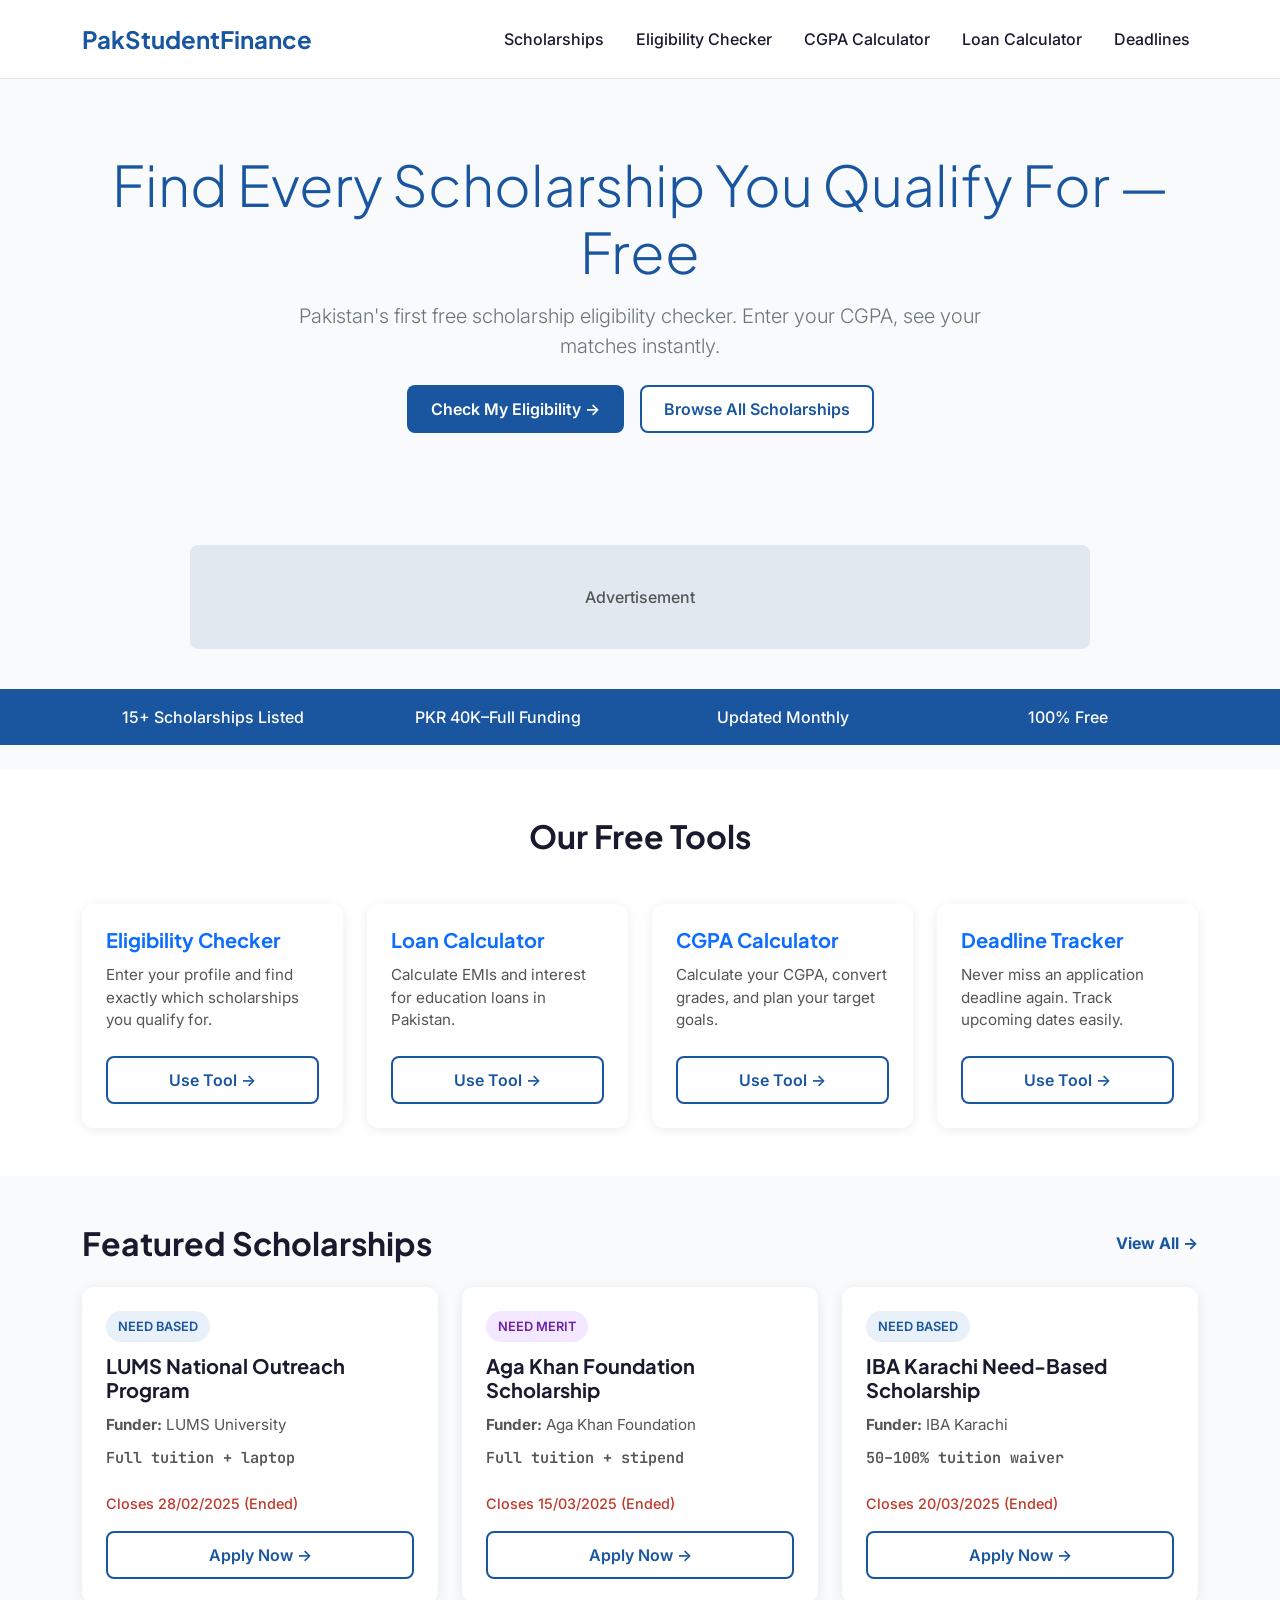
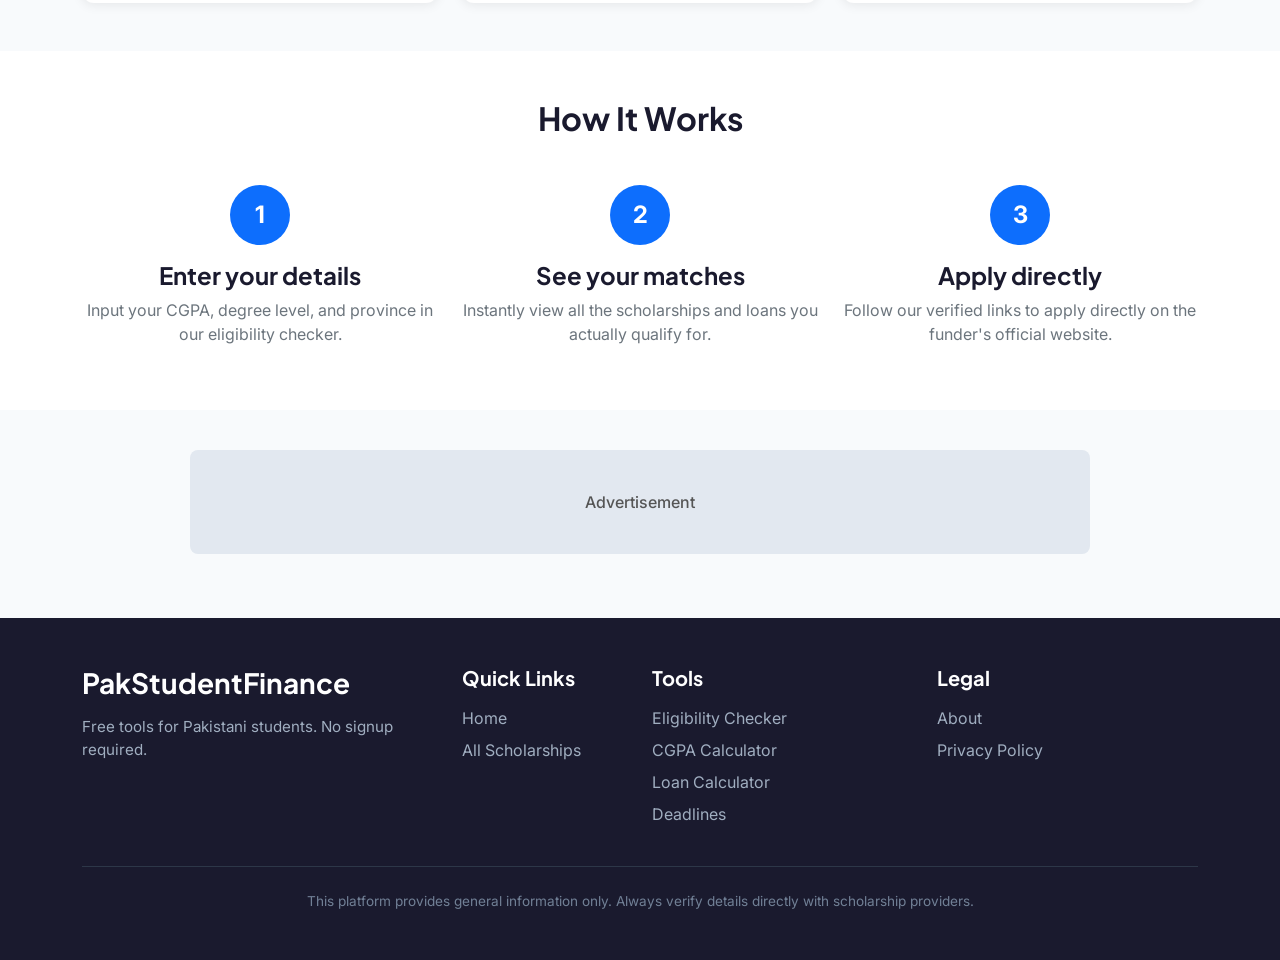
==== index.html @ 45f48cb2 "Fix navbar + add SEO meta tags" ====
<!DOCTYPE html>
<html lang="en">
<head>
    <meta charset="UTF-8">
    <meta name="viewport" content="width=device-width, initial-scale=1.0">
    <meta name="description" content="Free scholarship eligibility checker and student finance tools for Pakistani students. Find HEC, provincial, and international scholarships you qualify for instantly.">
    <meta name="keywords" content="Pakistan scholarship, HEC scholarship, student loan Pakistan, CGPA calculator, scholarship eligibility checker">
    <meta property="og:title" content="PakStudentFinance — Free Scholarship & Finance Tools for Pakistani Students">
    <meta property="og:url" content="https://mustafa-shah-tech.github.io/student-finance-hub/">
    <title>Pakistan Student Finance & Scholarship Hub</title>
    
    <!-- Google Fonts -->
    <link rel="preconnect" href="https://fonts.googleapis.com">
    <link rel="preconnect" href="https://fonts.gstatic.com" crossorigin>
    <link href="https://fonts.googleapis.com/css2?family=Inter:wght@400;500;600&family=JetBrains+Mono:wght@400;500&family=Plus+Jakarta+Sans:wght@600;700&display=swap" rel="stylesheet">
    
    <!-- Bootstrap 5 -->
    <link href="https://cdn.jsdelivr.net/npm/bootstrap@5.3.2/dist/css/bootstrap.min.css" rel="stylesheet">
    
    <style>
        :root {
            --primary-blue: #1A56A0;
            --accent-light-blue: #E8F0FA;
            --bg-color: #F8FAFC;
            --card-bg: #FFFFFF;
            --text-primary: #1A1A2E;
            --text-secondary: #555555;
            --success-green: #1A8765;
            --warning-orange: #B8860B;
            --danger-red: #C0392B;
            --border-color: #E2E8F0;
            
            --font-heading: 'Plus Jakarta Sans', sans-serif;
            --font-body: 'Inter', sans-serif;
            --font-mono: 'JetBrains Mono', monospace;
        }

        body {
            font-family: var(--font-body);
            color: var(--text-primary);
            background-color: var(--bg-color);
            -webkit-font-smoothing: antialiased;
        }

        h1, h2, h3, h4, h5, h6, .logo {
            font-family: var(--font-heading);
            font-weight: 700;
        }

        /* Navbar */
        .navbar {
            background-color: var(--card-bg);
            border-bottom: 1px solid var(--border-color);
            padding: 1rem 0;
        }
        .navbar-brand {
            color: var(--primary-blue) !important;
            font-size: 1.5rem;
        }
        .nav-link {
            color: var(--text-primary);
            font-weight: 500;
            margin-left: 1rem;
        }
        .nav-link:hover {
            color: var(--primary-blue);
        }

        /* Components */
        .btn-primary {
            background-color: var(--primary-blue);
            color: white;
            border-radius: 8px;
            padding: 12px 24px;
            border: none;
            font-weight: 600;
            transition: all 0.2s ease;
        }
        .btn-primary:hover {
            background-color: #144380; /* darken 10% */
            color: white;
        }
        .btn-outline-primary {
            background-color: white;
            color: var(--primary-blue);
            border: 2px solid var(--primary-blue);
            border-radius: 8px;
            padding: 10px 22px;
            font-weight: 600;
            transition: all 0.2s ease;
        }
        .btn-outline-primary:hover {
            background-color: var(--primary-blue);
            color: white;
        }
        
        .stat-bar {
            background-color: var(--primary-blue);
            color: white;
            padding: 1rem 0;
            font-weight: 500;
            text-align: center;
        }

        .card-custom {
            background-color: var(--card-bg);
            border-radius: 12px;
            box-shadow: 0 2px 12px rgba(0,0,0,0.08);
            padding: 24px;
            border: none;
            height: 100%;
            transition: transform 0.2s ease;
        }
        .card-custom:hover {
            transform: translateY(-4px);
        }
        .card-custom h3 {
            font-size: 1.25rem;
            margin-bottom: 0.75rem;
        }
        .card-custom p {
            color: var(--text-secondary);
            font-size: 0.95rem;
            margin-bottom: 1.5rem;
        }
        
        .badge-type {
            font-size: 0.8rem;
            padding: 6px 12px;
            border-radius: 20px;
            font-weight: 600;
            display: inline-block;
            margin-bottom: 12px;
        }
        .badge-need-based { background-color: var(--accent-light-blue); color: var(--primary-blue); }
        .badge-merit { background-color: #E6F4EA; color: var(--success-green); }
        .badge-loan { background-color: #FFF3CD; color: var(--warning-orange); }
        .badge-need-merit { background-color: #F3E8FF; color: #6B21A8; }

        .scholarship-price {
            font-family: var(--font-mono);
            font-size: 1.1rem;
            font-weight: 600;
            color: var(--primary-blue);
            margin: 10px 0;
        }
        .scholarship-deadline {
            color: var(--danger-red);
            font-size: 0.9rem;
            font-weight: 500;
            margin-bottom: 16px;
        }

        /* AdSense Box */
        .adsense-placeholder {
            background-color: #E2E8F0;
            color: var(--text-secondary);
            text-align: center;
            padding: 40px 20px;
            margin: 40px auto;
            border-radius: 8px;
            font-weight: 500;
            max-width: 900px;
        }

        /* Footer */
        footer {
            background-color: #1A1A2E;
            color: white;
            padding: 3rem 0;
            margin-top: 4rem;
        }
        footer a {
            color: #A0AEC0;
            text-decoration: none;
            display: block;
            margin-bottom: 0.5rem;
            transition: color 0.2s ease;
        }
        footer a:hover {
            color: white;
        }
        .footer-tagline {
            color: #A0AEC0;
            font-size: 0.95rem;
            margin-bottom: 1.5rem;
        }
        .footer-disclaimer {
            font-size: 0.85rem;
            color: #718096;
            margin-top: 2rem;
            padding-top: 1.5rem;
            border-top: 1px solid #2D3748;
        }
    </style>
</head>
<body>

    <!-- Navbar -->
    <nav class="navbar navbar-expand-lg sticky-top">
        <div class="container">
            <a class="navbar-brand logo" href="index.html">PakStudentFinance</a>
            <button class="navbar-toggler border-0" type="button" data-bs-toggle="collapse" data-bs-target="#navbarNav">
                <span class="navbar-toggler-icon"></span>
            </button>
            <div class="collapse navbar-collapse" id="navbarNav">
                <ul class="navbar-nav ms-auto">
                    <li class="nav-item">
                        <a class="nav-link" href="scholarships.html">Scholarships</a>
                    </li>
                    <li class="nav-item">
                        <a class="nav-link" href="eligibility-checker.html">Eligibility Checker</a>
                    </li>
                    <li class="nav-item">
                        <a class="nav-link" href="cgpa-calculator.html">CGPA Calculator</a>
                    </li>
                    <li class="nav-item">
                        <a class="nav-link" href="loan-calculator.html">Loan Calculator</a>
                    </li>
                    <li class="nav-item">
                        <a class="nav-link" href="deadlines.html">Deadlines</a>
                    </li>
                </ul>
            </div>
        </div>
    </nav>

    <!-- Hero -->
    <section class="py-5 text-center">
        <div class="container py-4">
            <h1 class="display-4 mb-3" style="color: var(--primary-blue);">Find Every Scholarship You Qualify For — Free</h1>
            <p class="lead text-secondary mb-4 mx-auto" style="max-width: 700px;">Pakistan's first free scholarship eligibility checker. Enter your CGPA, see your matches instantly.</p>
            <div class="d-flex justify-content-center gap-3 flex-wrap">
                <a href="eligibility-checker.html" class="btn btn-primary">Check My Eligibility &rarr;</a>
                <a href="scholarships.html" class="btn btn-outline-primary">Browse All Scholarships</a>
            </div>
        </div>
    </section>

    <!-- ADSENSE SLOT: Replace with your AdSense code after approval -->
    <div class="container">
        <div class="adsense-placeholder">
            Advertisement
        </div>
    </div>

    <!-- Stats Bar -->
    <div class="stat-bar my-4">
        <div class="container">
            <div class="row text-center gy-2">
                <div class="col-sm-3 col-6">15+ Scholarships Listed</div>
                <div class="col-sm-3 col-6">PKR 40K–Full Funding</div>
                <div class="col-sm-3 col-6">Updated Monthly</div>
                <div class="col-sm-3 col-6">100% Free</div>
            </div>
        </div>
    </div>

    <!-- Features Section -->
    <section class="py-5" style="background-color: white;">
        <div class="container">
            <h2 class="text-center mb-5">Our Free Tools</h2>
            <div class="row g-4">
                <div class="col-md-6 col-lg-3">
                    <div class="card-custom">
                        <h3 class="text-primary">Eligibility Checker</h3>
                        <p>Enter your profile and find exactly which scholarships you qualify for.</p>
                        <a href="eligibility-checker.html" class="btn btn-outline-primary w-100">Use Tool &rarr;</a>
                    </div>
                </div>
                <div class="col-md-6 col-lg-3">
                    <div class="card-custom">
                        <h3 class="text-primary">Loan Calculator</h3>
                        <p>Calculate EMIs and interest for education loans in Pakistan.</p>
                        <a href="loan-calculator.html" class="btn btn-outline-primary w-100">Use Tool &rarr;</a>
                    </div>
                </div>
                <div class="col-md-6 col-lg-3">
                    <div class="card-custom">
                        <h3 class="text-primary">CGPA Calculator</h3>
                        <p>Calculate your CGPA, convert grades, and plan your target goals.</p>
                        <a href="cgpa-calculator.html" class="btn btn-outline-primary w-100">Use Tool &rarr;</a>
                    </div>
                </div>
                <div class="col-md-6 col-lg-3">
                    <div class="card-custom">
                        <h3 class="text-primary">Deadline Tracker</h3>
                        <p>Never miss an application deadline again. Track upcoming dates easily.</p>
                        <a href="deadlines.html" class="btn btn-outline-primary w-100">Use Tool &rarr;</a>
                    </div>
                </div>
            </div>
        </div>
    </section>

    <!-- Featured Scholarships -->
    <section class="py-5">
        <div class="container">
            <div class="d-flex justify-content-between align-items-center mb-4">
                <h2 class="mb-0">Featured Scholarships</h2>
                <a href="scholarships.html" class="text-decoration-none fw-bold" style="color: var(--primary-blue);">View All &rarr;</a>
            </div>
            <div class="row g-4" id="featured-scholarships-container">
                <!-- Data will be loaded via JS -->
            </div>
        </div>
    </section>

    <!-- How it works -->
    <section class="py-5" style="background-color: white;">
        <div class="container">
            <h2 class="text-center mb-5">How It Works</h2>
            <div class="row text-center g-4">
                <div class="col-md-4">
                    <div class="d-inline-flex align-items-center justify-content-center bg-primary text-white rounded-circle mb-3" style="width: 60px; height: 60px; font-size: 1.5rem; font-weight: bold;">1</div>
                    <h4>Enter your details</h4>
                    <p class="text-secondary">Input your CGPA, degree level, and province in our eligibility checker.</p>
                </div>
                <div class="col-md-4">
                    <div class="d-inline-flex align-items-center justify-content-center bg-primary text-white rounded-circle mb-3" style="width: 60px; height: 60px; font-size: 1.5rem; font-weight: bold;">2</div>
                    <h4>See your matches</h4>
                    <p class="text-secondary">Instantly view all the scholarships and loans you actually qualify for.</p>
                </div>
                <div class="col-md-4">
                    <div class="d-inline-flex align-items-center justify-content-center bg-primary text-white rounded-circle mb-3" style="width: 60px; height: 60px; font-size: 1.5rem; font-weight: bold;">3</div>
                    <h4>Apply directly</h4>
                    <p class="text-secondary">Follow our verified links to apply directly on the funder's official website.</p>
                </div>
            </div>
        </div>
    </section>

    <!-- ADSENSE SLOT: Replace with your AdSense code after approval -->
    <div class="container mt-4">
        <div class="adsense-placeholder">
            Advertisement
        </div>
    </div>

    <!-- Footer -->
    <footer>
        <div class="container">
            <div class="row gy-4">
                <div class="col-lg-4 col-md-6">
                    <h3 class="logo mb-3">PakStudentFinance</h3>
                    <p class="footer-tagline">Free tools for Pakistani students. No signup required.</p>
                </div>
                <div class="col-lg-2 col-md-6">
                    <h5 class="mb-3">Quick Links</h5>
                    <a href="index.html">Home</a>
                    <a href="scholarships.html">All Scholarships</a>
                </div>
                <div class="col-lg-3 col-md-6">
                    <h5 class="mb-3">Tools</h5>
                    <a href="eligibility-checker.html">Eligibility Checker</a>
                    <a href="cgpa-calculator.html">CGPA Calculator</a>
                    <a href="loan-calculator.html">Loan Calculator</a>
                    <a href="deadlines.html">Deadlines</a>
                </div>
                <div class="col-lg-3 col-md-6">
                    <h5 class="mb-3">Legal</h5>
                    <a href="about.html">About</a>
                    <a href="privacy-policy.html">Privacy Policy</a>
                </div>
            </div>
            <div class="footer-disclaimer text-center">
                This platform provides general information only. Always verify details directly with scholarship providers.
            </div>
        </div>
    </footer>

    <!-- Bootstrap JS -->
    <script src="https://cdn.jsdelivr.net/npm/bootstrap@5.3.2/dist/js/bootstrap.bundle.min.js"></script>
    
    <script>
        const scholarships = [
            { id: 1, name: "HEC Need-Based Scholarship", funder: "Higher Education Commission (HEC)", amount: "PKR 40,000–80,000/year", type: "need-based", deadline: "2025-03-31", applyURL: "https://www.hec.gov.pk/english/scholarshipsgrants/Pages/NBS.aspx" },
            { id: 2, name: "HEC Merit Scholarship (USEFP)", funder: "HEC / USEFP", amount: "PKR 20,000–50,000/semester", type: "merit", deadline: "2025-04-15", applyURL: "https://www.hec.gov.pk" },
            { id: 3, name: "Punjab Educational Endowment Fund (PEEF)", funder: "Government of Punjab", amount: "PKR 30,000–60,000/year", type: "need-based", deadline: "2025-05-01", applyURL: "https://peef.org.pk" },
            { id: 4, name: "Sindh Education Foundation Scholarship", funder: "Government of Sindh", amount: "PKR 25,000–45,000/year", type: "need-based", deadline: "2025-04-30", applyURL: "https://sef.org.pk" },
            { id: 5, name: "PM's Youth Business & Agriculture Loan", funder: "Government of Pakistan", amount: "PKR 100K–500K (loan)", type: "loan", deadline: "2025-06-30", applyURL: "https://pmyp.gov.pk" },
            { id: 6, name: "Aga Khan Foundation Scholarship", funder: "Aga Khan Foundation", amount: "Full tuition + stipend", type: "need-merit", deadline: "2025-03-15", applyURL: "https://www.akdn.org" },
            { id: 7, name: "Ehsaas Undergraduate Scholarship", funder: "Government of Pakistan", amount: "PKR 20,000/sem + acc", type: "need-based", deadline: "2025-08-01", applyURL: "https://ehsaas.nadra.gov.pk" },
            { id: 8, name: "Balochistan Educational Scholarship", funder: "Gov of Balochistan", amount: "PKR 30,000–70,000/year", type: "need-based", deadline: "2025-05-15", applyURL: "https://www.balochistan.gov.pk" },
            { id: 9, name: "LUMS National Outreach Program", funder: "LUMS University", amount: "Full tuition + laptop", type: "need-based", deadline: "2025-02-28", applyURL: "https://nop.lums.edu.pk" },
            { id: 10, name: "IBA Karachi Need-Based Scholarship", funder: "IBA Karachi", amount: "50–100% tuition waiver", type: "need-based", deadline: "2025-03-20", applyURL: "https://www.iba.edu.pk/financial_aid.php" },
            { id: 11, name: "KPK Higher Education Scholarship", funder: "Government of KPK", amount: "PKR 30,000–60,000/year", type: "merit", deadline: "2025-06-01", applyURL: "https://www.kpkscholarships.com" },
            { id: 12, name: "NUST Financial Aid Scholarship", funder: "NUST University", amount: "25–100% tuition waiver", type: "need-merit", deadline: "2025-07-15", applyURL: "https://www.nust.edu.pk" },
            { id: 13, name: "Commonwealth Scholarship (Pakistan)", funder: "Commonwealth (UK)", amount: "Full funding (UK study)", type: "merit", deadline: "2025-10-15", applyURL: "https://cscuk.fcdo.gov.uk/apply/" },
            { id: 14, name: "Fulbright Pakistan Scholarship", funder: "US Embassy / USEFP", amount: "Full funding (USA study)", type: "merit", deadline: "2025-05-15", applyURL: "https://www.usefpakistan.org" },
            { id: 15, name: "Dawood Global Foundation Scholarship", funder: "Dawood Foundation", amount: "PKR 60K–120K/year", type: "need-merit", deadline: "2025-04-01", applyURL: "https://www.dawoodglobal.com/foundation" }
        ];

        function getDaysRemaining(deadlineStr) {
            const today = new Date();
            today.setHours(0,0,0,0);
            const deadline = new Date(deadlineStr);
            const diff = Math.ceil((deadline - today) / (1000 * 60 * 60 * 24));
            return diff;
        }

        window.onload = function() {
            // Sort by deadline and pick first 3
            const sortedScholarships = [...scholarships].sort((a, b) => new Date(a.deadline) - new Date(b.deadline));
            const featuredList = sortedScholarships.slice(0, 3);
            const container = document.getElementById("featured-scholarships-container");
            container.innerHTML = "";

            featuredList.forEach(item => {
                const daysObj = getDaysRemaining(item.deadline);
                let deadlineStr = `Closes ${new Date(item.deadline).toLocaleDateString('en-GB')} (${daysObj > 0 ? daysObj + " days left" : "Ended"})`;

                const col = document.createElement("div");
                col.className = "col-md-4";
                col.innerHTML = `
                    <div class="card-custom">
                        <span class="badge-type badge-${item.type}">${item.type.replace('-', ' ').toUpperCase()}</span>
                        <h3>${item.name}</h3>
                        <p class="mb-1"><strong>Funder:</strong> ${item.funder}</p>
                        <p class="scholarship-price">${item.amount}</p>
                        <div class="scholarship-deadline">${deadlineStr}</div>
                        <a href="${item.applyURL}" target="_blank" class="btn btn-outline-primary w-100">Apply Now &rarr;</a>
                    </div>
                `;
                container.appendChild(col);
            });
        };
    </script>
</body>
</html>
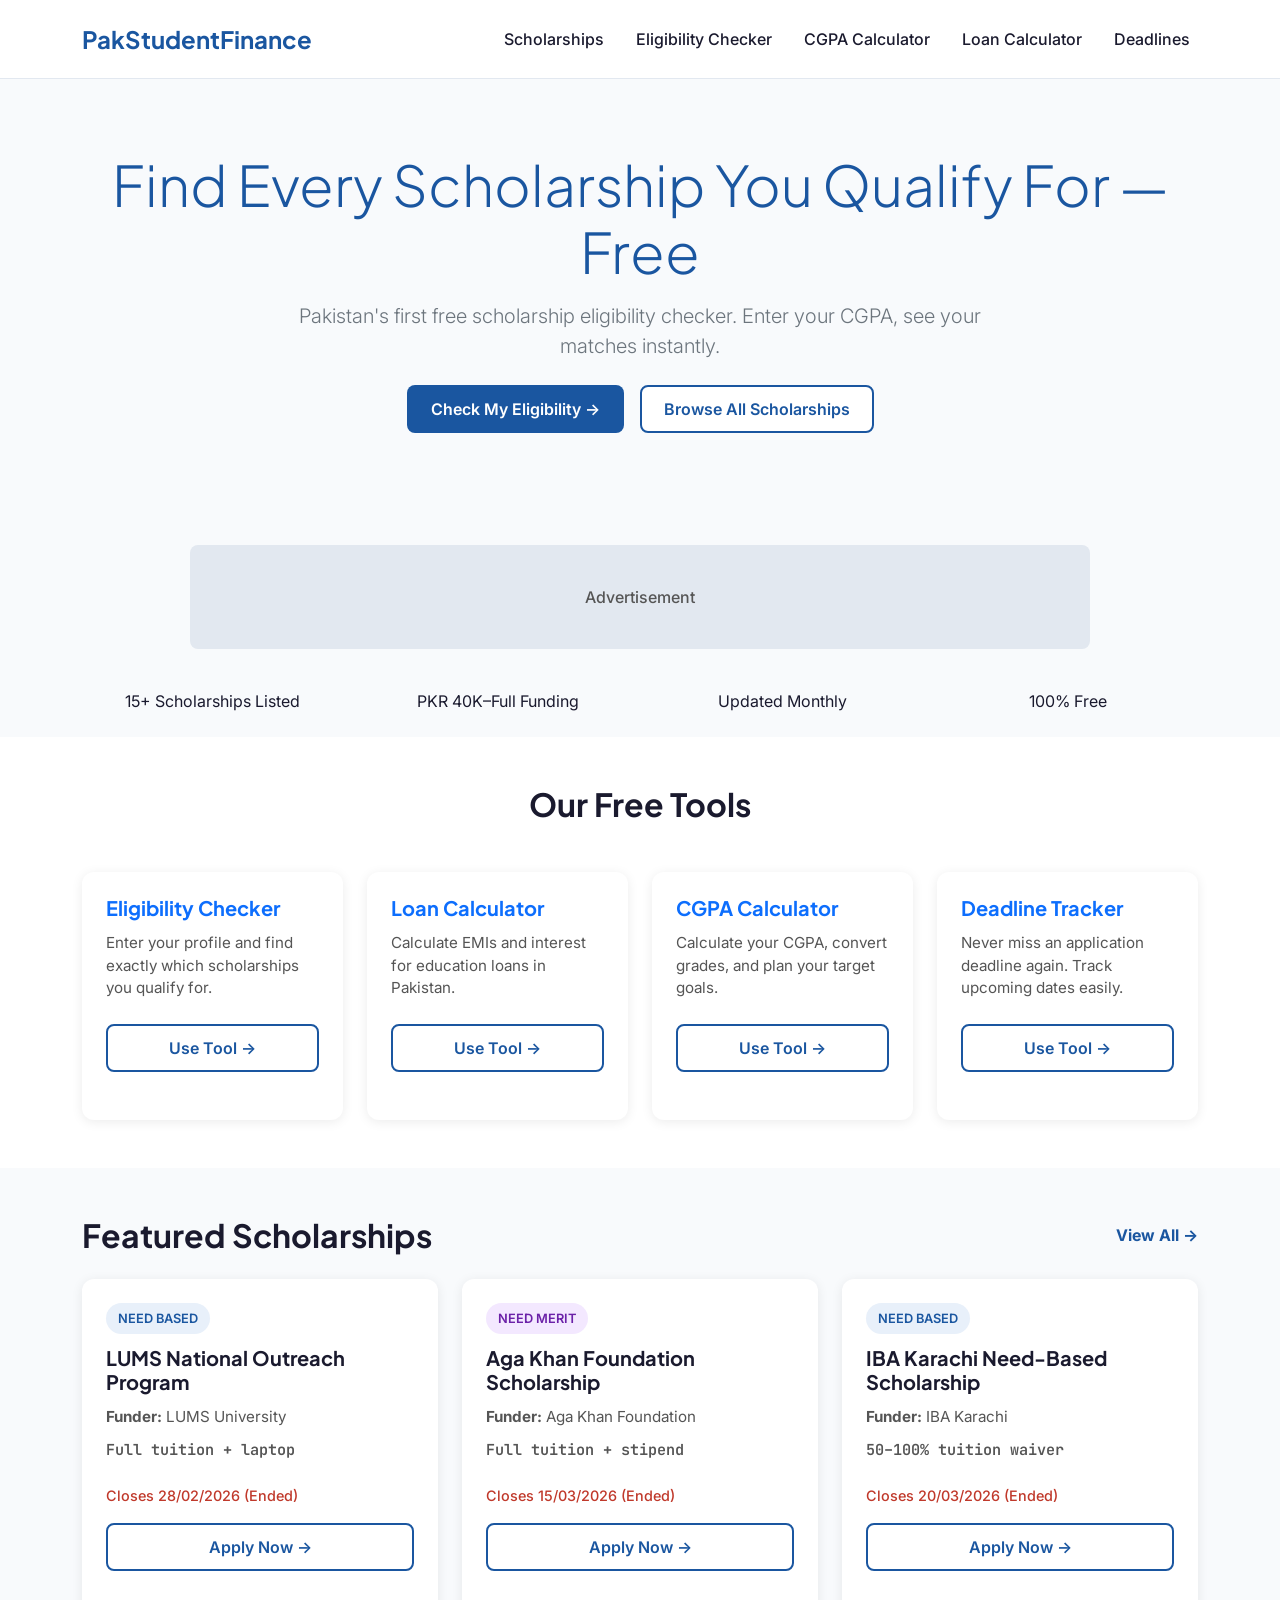
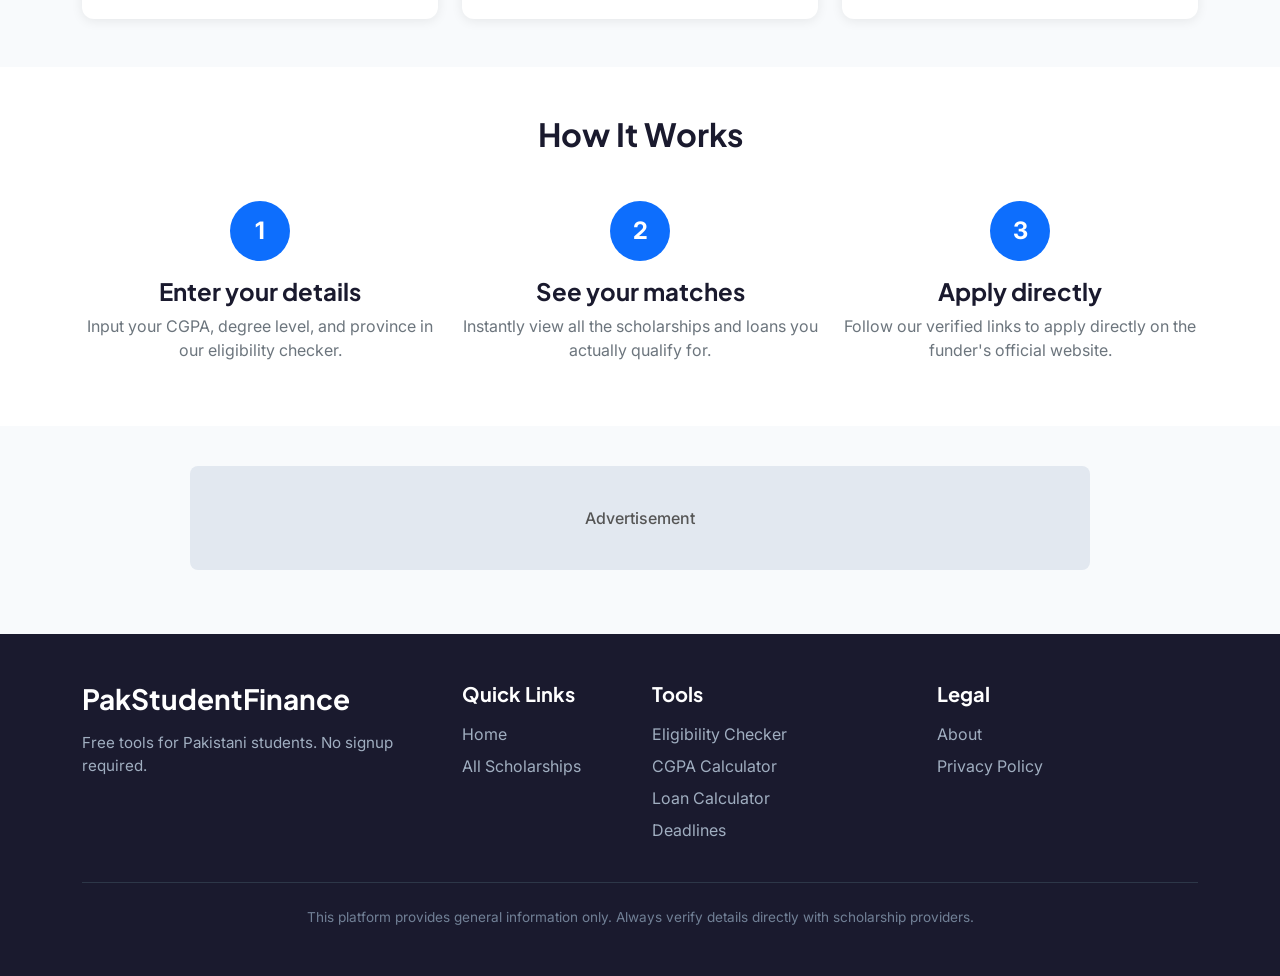
==== commit 21ffdf82: "Refactor: professional project structure with separated CSS, JS, and data files" ====
--- a/index.html
+++ b/index.html
@@ -1,199 +1,35 @@
 <!DOCTYPE html>
 <html lang="en">
+
 <head>
     <meta charset="UTF-8">
     <meta name="viewport" content="width=device-width, initial-scale=1.0">
-    <meta name="description" content="Free scholarship eligibility checker and student finance tools for Pakistani students. Find HEC, provincial, and international scholarships you qualify for instantly.">
-    <meta name="keywords" content="Pakistan scholarship, HEC scholarship, student loan Pakistan, CGPA calculator, scholarship eligibility checker">
+    <meta name="description"
+        content="Free scholarship eligibility checker and student finance tools for Pakistani students. Find HEC, provincial, and international scholarships you qualify for instantly.">
+    <meta name="keywords"
+        content="Pakistan scholarship, HEC scholarship, student loan Pakistan, CGPA calculator, scholarship eligibility checker">
     <meta property="og:title" content="PakStudentFinance — Free Scholarship & Finance Tools for Pakistani Students">
     <meta property="og:url" content="https://mustafa-shah-tech.github.io/student-finance-hub/">
     <title>Pakistan Student Finance & Scholarship Hub</title>
-    
+    <!-- Favicon -->
+    <link rel="icon"
+        href="data:image/svg+xml,<svg xmlns='http://www.w3.org/2000/svg' viewBox='0 0 100 100'><text y='.9em' font-size=''90''>🎓</text></svg>">
+
     <!-- Google Fonts -->
     <link rel="preconnect" href="https://fonts.googleapis.com">
     <link rel="preconnect" href="https://fonts.gstatic.com" crossorigin>
-    <link href="https://fonts.googleapis.com/css2?family=Inter:wght@400;500;600&family=JetBrains+Mono:wght@400;500&family=Plus+Jakarta+Sans:wght@600;700&display=swap" rel="stylesheet">
-    
+    <link
+        href="https://fonts.googleapis.com/css2?family=Inter:wght@400;500;600&family=JetBrains+Mono:wght@400;500&family=Plus+Jakarta+Sans:wght@600;700&display=swap"
+        rel="stylesheet">
+
     <!-- Bootstrap 5 -->
     <link href="https://cdn.jsdelivr.net/npm/bootstrap@5.3.2/dist/css/bootstrap.min.css" rel="stylesheet">
-    
-    <style>
-        :root {
-            --primary-blue: #1A56A0;
-            --accent-light-blue: #E8F0FA;
-            --bg-color: #F8FAFC;
-            --card-bg: #FFFFFF;
-            --text-primary: #1A1A2E;
-            --text-secondary: #555555;
-            --success-green: #1A8765;
-            --warning-orange: #B8860B;
-            --danger-red: #C0392B;
-            --border-color: #E2E8F0;
-            
-            --font-heading: 'Plus Jakarta Sans', sans-serif;
-            --font-body: 'Inter', sans-serif;
-            --font-mono: 'JetBrains Mono', monospace;
-        }
-
-        body {
-            font-family: var(--font-body);
-            color: var(--text-primary);
-            background-color: var(--bg-color);
-            -webkit-font-smoothing: antialiased;
-        }
-
-        h1, h2, h3, h4, h5, h6, .logo {
-            font-family: var(--font-heading);
-            font-weight: 700;
-        }
-
-        /* Navbar */
-        .navbar {
-            background-color: var(--card-bg);
-            border-bottom: 1px solid var(--border-color);
-            padding: 1rem 0;
-        }
-        .navbar-brand {
-            color: var(--primary-blue) !important;
-            font-size: 1.5rem;
-        }
-        .nav-link {
-            color: var(--text-primary);
-            font-weight: 500;
-            margin-left: 1rem;
-        }
-        .nav-link:hover {
-            color: var(--primary-blue);
-        }
-
-        /* Components */
-        .btn-primary {
-            background-color: var(--primary-blue);
-            color: white;
-            border-radius: 8px;
-            padding: 12px 24px;
-            border: none;
-            font-weight: 600;
-            transition: all 0.2s ease;
-        }
-        .btn-primary:hover {
-            background-color: #144380; /* darken 10% */
-            color: white;
-        }
-        .btn-outline-primary {
-            background-color: white;
-            color: var(--primary-blue);
-            border: 2px solid var(--primary-blue);
-            border-radius: 8px;
-            padding: 10px 22px;
-            font-weight: 600;
-            transition: all 0.2s ease;
-        }
-        .btn-outline-primary:hover {
-            background-color: var(--primary-blue);
-            color: white;
-        }
-        
-        .stat-bar {
-            background-color: var(--primary-blue);
-            color: white;
-            padding: 1rem 0;
-            font-weight: 500;
-            text-align: center;
-        }
-
-        .card-custom {
-            background-color: var(--card-bg);
-            border-radius: 12px;
-            box-shadow: 0 2px 12px rgba(0,0,0,0.08);
-            padding: 24px;
-            border: none;
-            height: 100%;
-            transition: transform 0.2s ease;
-        }
-        .card-custom:hover {
-            transform: translateY(-4px);
-        }
-        .card-custom h3 {
-            font-size: 1.25rem;
-            margin-bottom: 0.75rem;
-        }
-        .card-custom p {
-            color: var(--text-secondary);
-            font-size: 0.95rem;
-            margin-bottom: 1.5rem;
-        }
-        
-        .badge-type {
-            font-size: 0.8rem;
-            padding: 6px 12px;
-            border-radius: 20px;
-            font-weight: 600;
-            display: inline-block;
-            margin-bottom: 12px;
-        }
-        .badge-need-based { background-color: var(--accent-light-blue); color: var(--primary-blue); }
-        .badge-merit { background-color: #E6F4EA; color: var(--success-green); }
-        .badge-loan { background-color: #FFF3CD; color: var(--warning-orange); }
-        .badge-need-merit { background-color: #F3E8FF; color: #6B21A8; }
-
-        .scholarship-price {
-            font-family: var(--font-mono);
-            font-size: 1.1rem;
-            font-weight: 600;
-            color: var(--primary-blue);
-            margin: 10px 0;
-        }
-        .scholarship-deadline {
-            color: var(--danger-red);
-            font-size: 0.9rem;
-            font-weight: 500;
-            margin-bottom: 16px;
-        }
-
-        /* AdSense Box */
-        .adsense-placeholder {
-            background-color: #E2E8F0;
-            color: var(--text-secondary);
-            text-align: center;
-            padding: 40px 20px;
-            margin: 40px auto;
-            border-radius: 8px;
-            font-weight: 500;
-            max-width: 900px;
-        }
-
-        /* Footer */
-        footer {
-            background-color: #1A1A2E;
-            color: white;
-            padding: 3rem 0;
-            margin-top: 4rem;
-        }
-        footer a {
-            color: #A0AEC0;
-            text-decoration: none;
-            display: block;
-            margin-bottom: 0.5rem;
-            transition: color 0.2s ease;
-        }
-        footer a:hover {
-            color: white;
-        }
-        .footer-tagline {
-            color: #A0AEC0;
-            font-size: 0.95rem;
-            margin-bottom: 1.5rem;
-        }
-        .footer-disclaimer {
-            font-size: 0.85rem;
-            color: #718096;
-            margin-top: 2rem;
-            padding-top: 1.5rem;
-            border-top: 1px solid #2D3748;
-        }
-    </style>
+
+    <!-- Shared Styles -->
+    <link rel="stylesheet" href="assets/css/main.css">
+    <link rel="stylesheet" href="assets/css/components.css">
 </head>
+
 <body>
 
     <!-- Navbar -->
@@ -228,8 +64,10 @@
     <!-- Hero -->
     <section class="py-5 text-center">
         <div class="container py-4">
-            <h1 class="display-4 mb-3" style="color: var(--primary-blue);">Find Every Scholarship You Qualify For — Free</h1>
-            <p class="lead text-secondary mb-4 mx-auto" style="max-width: 700px;">Pakistan's first free scholarship eligibility checker. Enter your CGPA, see your matches instantly.</p>
+            <h1 class="display-4 mb-3" style="color: var(--primary-blue);">Find Every Scholarship You Qualify For — Free
+            </h1>
+            <p class="lead text-secondary mb-4 mx-auto" style="max-width: 700px;">Pakistan's first free scholarship
+                eligibility checker. Enter your CGPA, see your matches instantly.</p>
             <div class="d-flex justify-content-center gap-3 flex-wrap">
                 <a href="eligibility-checker.html" class="btn btn-primary">Check My Eligibility &rarr;</a>
                 <a href="scholarships.html" class="btn btn-outline-primary">Browse All Scholarships</a>
@@ -298,7 +136,8 @@
         <div class="container">
             <div class="d-flex justify-content-between align-items-center mb-4">
                 <h2 class="mb-0">Featured Scholarships</h2>
-                <a href="scholarships.html" class="text-decoration-none fw-bold" style="color: var(--primary-blue);">View All &rarr;</a>
+                <a href="scholarships.html" class="text-decoration-none fw-bold"
+                    style="color: var(--primary-blue);">View All &rarr;</a>
             </div>
             <div class="row g-4" id="featured-scholarships-container">
                 <!-- Data will be loaded via JS -->
@@ -312,19 +151,25 @@
             <h2 class="text-center mb-5">How It Works</h2>
             <div class="row text-center g-4">
                 <div class="col-md-4">
-                    <div class="d-inline-flex align-items-center justify-content-center bg-primary text-white rounded-circle mb-3" style="width: 60px; height: 60px; font-size: 1.5rem; font-weight: bold;">1</div>
+                    <div class="d-inline-flex align-items-center justify-content-center bg-primary text-white rounded-circle mb-3"
+                        style="width: 60px; height: 60px; font-size: 1.5rem; font-weight: bold;">1</div>
                     <h4>Enter your details</h4>
-                    <p class="text-secondary">Input your CGPA, degree level, and province in our eligibility checker.</p>
+                    <p class="text-secondary">Input your CGPA, degree level, and province in our eligibility checker.
+                    </p>
                 </div>
                 <div class="col-md-4">
-                    <div class="d-inline-flex align-items-center justify-content-center bg-primary text-white rounded-circle mb-3" style="width: 60px; height: 60px; font-size: 1.5rem; font-weight: bold;">2</div>
+                    <div class="d-inline-flex align-items-center justify-content-center bg-primary text-white rounded-circle mb-3"
+                        style="width: 60px; height: 60px; font-size: 1.5rem; font-weight: bold;">2</div>
                     <h4>See your matches</h4>
-                    <p class="text-secondary">Instantly view all the scholarships and loans you actually qualify for.</p>
+                    <p class="text-secondary">Instantly view all the scholarships and loans you actually qualify for.
+                    </p>
                 </div>
                 <div class="col-md-4">
-                    <div class="d-inline-flex align-items-center justify-content-center bg-primary text-white rounded-circle mb-3" style="width: 60px; height: 60px; font-size: 1.5rem; font-weight: bold;">3</div>
+                    <div class="d-inline-flex align-items-center justify-content-center bg-primary text-white rounded-circle mb-3"
+                        style="width: 60px; height: 60px; font-size: 1.5rem; font-weight: bold;">3</div>
                     <h4>Apply directly</h4>
-                    <p class="text-secondary">Follow our verified links to apply directly on the funder's official website.</p>
+                    <p class="text-secondary">Follow our verified links to apply directly on the funder's official
+                        website.</p>
                 </div>
             </div>
         </div>
@@ -364,67 +209,18 @@
                 </div>
             </div>
             <div class="footer-disclaimer text-center">
-                This platform provides general information only. Always verify details directly with scholarship providers.
+                This platform provides general information only. Always verify details directly with scholarship
+                providers.
             </div>
         </div>
     </footer>
 
     <!-- Bootstrap JS -->
     <script src="https://cdn.jsdelivr.net/npm/bootstrap@5.3.2/dist/js/bootstrap.bundle.min.js"></script>
-    
-    <script>
-        const scholarships = [
-            { id: 1, name: "HEC Need-Based Scholarship", funder: "Higher Education Commission (HEC)", amount: "PKR 40,000–80,000/year", type: "need-based", deadline: "2025-03-31", applyURL: "https://www.hec.gov.pk/english/scholarshipsgrants/Pages/NBS.aspx" },
-            { id: 2, name: "HEC Merit Scholarship (USEFP)", funder: "HEC / USEFP", amount: "PKR 20,000–50,000/semester", type: "merit", deadline: "2025-04-15", applyURL: "https://www.hec.gov.pk" },
-            { id: 3, name: "Punjab Educational Endowment Fund (PEEF)", funder: "Government of Punjab", amount: "PKR 30,000–60,000/year", type: "need-based", deadline: "2025-05-01", applyURL: "https://peef.org.pk" },
-            { id: 4, name: "Sindh Education Foundation Scholarship", funder: "Government of Sindh", amount: "PKR 25,000–45,000/year", type: "need-based", deadline: "2025-04-30", applyURL: "https://sef.org.pk" },
-            { id: 5, name: "PM's Youth Business & Agriculture Loan", funder: "Government of Pakistan", amount: "PKR 100K–500K (loan)", type: "loan", deadline: "2025-06-30", applyURL: "https://pmyp.gov.pk" },
-            { id: 6, name: "Aga Khan Foundation Scholarship", funder: "Aga Khan Foundation", amount: "Full tuition + stipend", type: "need-merit", deadline: "2025-03-15", applyURL: "https://www.akdn.org" },
-            { id: 7, name: "Ehsaas Undergraduate Scholarship", funder: "Government of Pakistan", amount: "PKR 20,000/sem + acc", type: "need-based", deadline: "2025-08-01", applyURL: "https://ehsaas.nadra.gov.pk" },
-            { id: 8, name: "Balochistan Educational Scholarship", funder: "Gov of Balochistan", amount: "PKR 30,000–70,000/year", type: "need-based", deadline: "2025-05-15", applyURL: "https://www.balochistan.gov.pk" },
-            { id: 9, name: "LUMS National Outreach Program", funder: "LUMS University", amount: "Full tuition + laptop", type: "need-based", deadline: "2025-02-28", applyURL: "https://nop.lums.edu.pk" },
-            { id: 10, name: "IBA Karachi Need-Based Scholarship", funder: "IBA Karachi", amount: "50–100% tuition waiver", type: "need-based", deadline: "2025-03-20", applyURL: "https://www.iba.edu.pk/financial_aid.php" },
-            { id: 11, name: "KPK Higher Education Scholarship", funder: "Government of KPK", amount: "PKR 30,000–60,000/year", type: "merit", deadline: "2025-06-01", applyURL: "https://www.kpkscholarships.com" },
-            { id: 12, name: "NUST Financial Aid Scholarship", funder: "NUST University", amount: "25–100% tuition waiver", type: "need-merit", deadline: "2025-07-15", applyURL: "https://www.nust.edu.pk" },
-            { id: 13, name: "Commonwealth Scholarship (Pakistan)", funder: "Commonwealth (UK)", amount: "Full funding (UK study)", type: "merit", deadline: "2025-10-15", applyURL: "https://cscuk.fcdo.gov.uk/apply/" },
-            { id: 14, name: "Fulbright Pakistan Scholarship", funder: "US Embassy / USEFP", amount: "Full funding (USA study)", type: "merit", deadline: "2025-05-15", applyURL: "https://www.usefpakistan.org" },
-            { id: 15, name: "Dawood Global Foundation Scholarship", funder: "Dawood Foundation", amount: "PKR 60K–120K/year", type: "need-merit", deadline: "2025-04-01", applyURL: "https://www.dawoodglobal.com/foundation" }
-        ];
-
-        function getDaysRemaining(deadlineStr) {
-            const today = new Date();
-            today.setHours(0,0,0,0);
-            const deadline = new Date(deadlineStr);
-            const diff = Math.ceil((deadline - today) / (1000 * 60 * 60 * 24));
-            return diff;
-        }
-
-        window.onload = function() {
-            // Sort by deadline and pick first 3
-            const sortedScholarships = [...scholarships].sort((a, b) => new Date(a.deadline) - new Date(b.deadline));
-            const featuredList = sortedScholarships.slice(0, 3);
-            const container = document.getElementById("featured-scholarships-container");
-            container.innerHTML = "";
-
-            featuredList.forEach(item => {
-                const daysObj = getDaysRemaining(item.deadline);
-                let deadlineStr = `Closes ${new Date(item.deadline).toLocaleDateString('en-GB')} (${daysObj > 0 ? daysObj + " days left" : "Ended"})`;
-
-                const col = document.createElement("div");
-                col.className = "col-md-4";
-                col.innerHTML = `
-                    <div class="card-custom">
-                        <span class="badge-type badge-${item.type}">${item.type.replace('-', ' ').toUpperCase()}</span>
-                        <h3>${item.name}</h3>
-                        <p class="mb-1"><strong>Funder:</strong> ${item.funder}</p>
-                        <p class="scholarship-price">${item.amount}</p>
-                        <div class="scholarship-deadline">${deadlineStr}</div>
-                        <a href="${item.applyURL}" target="_blank" class="btn btn-outline-primary w-100">Apply Now &rarr;</a>
-                    </div>
-                `;
-                container.appendChild(col);
-            });
-        };
-    </script>
+
+    <!-- Project Scripts -->
+    <script src="assets/js/scholarships-data.js"></script>
+    <script src="assets/js/index.js"></script>
 </body>
-</html>
+
+</html>
--- a/assets/css/main.css
+++ b/assets/css/main.css
@@ -0,0 +1,185 @@
+:root {
+    --primary-blue: #1A56A0;
+    --accent-light-blue: #E8F0FA;
+    --bg-color: #F8FAFC;
+    --card-bg: #FFFFFF;
+    --text-primary: #1A1A2E;
+    --text-secondary: #555555;
+    --success-green: #1A8765;
+    --warning-orange: #B8860B;
+    --danger-red: #C0392B;
+    --border-color: #E2E8F0;
+    
+    --font-heading: 'Plus Jakarta Sans', sans-serif;
+    --font-body: 'Inter', sans-serif;
+    --font-mono: 'JetBrains Mono', monospace;
+}
+
+body {
+    font-family: var(--font-body);
+    color: var(--text-primary);
+    background-color: var(--bg-color);
+    -webkit-font-smoothing: antialiased;
+}
+
+h1, h2, h3, h4, h5, h6, .logo {
+    font-family: var(--font-heading);
+    font-weight: 700;
+}
+
+/* Navbar */
+.navbar {
+    background-color: var(--card-bg);
+    border-bottom: 1px solid var(--border-color);
+    padding: 1rem 0;
+}
+.navbar-brand {
+    color: var(--primary-blue) !important;
+    font-size: 1.5rem;
+}
+.nav-link {
+    color: var(--text-primary);
+    font-weight: 500;
+    margin-left: 1rem;
+}
+.nav-link:hover {
+    color: var(--primary-blue);
+}
+
+/* Form controls */
+.form-label {
+    font-weight: 600;
+    color: var(--text-primary);
+}
+.form-control, .form-select {
+    border: 1px solid var(--border-color);
+    border-radius: 8px;
+    padding: 12px 16px;
+    font-family: var(--font-body);
+}
+.form-control:focus, .form-select:focus {
+    border-color: var(--primary-blue);
+    box-shadow: 0 0 0 0.25rem rgba(26, 86, 160, 0.25);
+}
+
+/* Buttons */
+.btn-primary {
+    background-color: var(--primary-blue);
+    color: white;
+    border-radius: 8px;
+    padding: 12px 24px;
+    border: none;
+    font-weight: 600;
+    transition: all 0.2s ease;
+}
+.btn-primary:hover {
+    background-color: #144380;
+    color: white;
+}
+.btn-outline-primary {
+    background-color: white;
+    color: var(--primary-blue);
+    border: 2px solid var(--primary-blue);
+    border-radius: 8px;
+    padding: 10px 22px;
+    font-weight: 600;
+    transition: all 0.2s ease;
+}
+.btn-outline-primary:hover {
+    background-color: var(--primary-blue);
+    color: white;
+}
+.btn-outline-danger {
+    border: 2px solid var(--danger-red);
+    color: var(--danger-red);
+    background-color: white;
+    border-radius: 8px;
+    padding: 8px 16px;
+    font-weight: 600;
+}
+.btn-outline-danger:hover {
+    background-color: var(--danger-red);
+    color: white;
+}
+
+/* Cards */
+.card-custom {
+    background-color: var(--card-bg);
+    border-radius: 12px;
+    box-shadow: 0 2px 12px rgba(0,0,0,0.08);
+    padding: 24px;
+    border: none;
+    height: 100%;
+    transition: transform 0.2s ease;
+    margin-bottom: 24px;
+}
+.card-custom:hover {
+    transform: translateY(-4px);
+}
+.card-custom h3 {
+    font-size: 1.25rem;
+    margin-bottom: 0.75rem;
+}
+.card-custom p {
+    color: var(--text-secondary);
+    font-size: 0.95rem;
+    margin-bottom: 1.5rem;
+}
+
+/* Badges */
+.badge-type {
+    font-size: 0.8rem;
+    padding: 6px 12px;
+    border-radius: 20px;
+    font-weight: 600;
+    display: inline-block;
+    margin-bottom: 12px;
+    text-transform: uppercase;
+}
+.badge-need-based { background-color: var(--accent-light-blue); color: var(--primary-blue); }
+.badge-merit { background-color: #E6F4EA; color: var(--success-green); }
+.badge-loan { background-color: #FFF3CD; color: var(--warning-orange); }
+.badge-need-merit { background-color: #F3E8FF; color: #6B21A8; }
+.badge-full-scholarship { background-color: #FEF3C7; color: #D97706; }
+
+/* AdSense placeholder */
+.adsense-placeholder {
+    background-color: #E2E8F0;
+    color: var(--text-secondary);
+    text-align: center;
+    padding: 40px 20px;
+    margin: 40px auto;
+    border-radius: 8px;
+    font-weight: 500;
+    max-width: 900px;
+}
+
+/* Footer */
+footer {
+    background-color: #1A1A2E;
+    color: white;
+    padding: 3rem 0;
+    margin-top: 4rem;
+}
+footer a {
+    color: #A0AEC0;
+    text-decoration: none;
+    display: block;
+    margin-bottom: 0.5rem;
+    transition: color 0.2s ease;
+}
+footer a:hover {
+    color: white;
+}
+.footer-tagline {
+    color: #A0AEC0;
+    font-size: 0.95rem;
+    margin-bottom: 1.5rem;
+}
+.footer-disclaimer {
+    font-size: 0.85rem;
+    color: #718096;
+    margin-top: 2rem;
+    padding-top: 1.5rem;
+    border-top: 1px solid #2D3748;
+}
--- a/assets/css/components.css
+++ b/assets/css/components.css
@@ -0,0 +1,302 @@
+/* Result box styles */
+.result-box {
+    background-color: var(--accent-light-blue);
+    border-left: 4px solid var(--primary-blue);
+    border-radius: 8px;
+    padding: 16px;
+    margin-bottom: 20px;
+}
+
+.warning-box {
+    background-color: #FFF3CD;
+    border-left: 4px solid var(--warning-orange);
+    border-radius: 8px;
+    padding: 16px;
+    margin-bottom: 20px;
+}
+
+.error-box {
+    background-color: #FDECEA;
+    border-left: 4px solid var(--danger-red);
+    border-radius: 8px;
+    padding: 16px;
+    margin-bottom: 20px;
+}
+
+.result-box h4 {
+    margin-bottom: 0px;
+    font-weight: 700;
+    font-family: var(--font-mono);
+    font-size: 1.8rem;
+    color: var(--primary-blue);
+}
+
+/* Scholarship card styles */
+.scholarship-card {
+    border: 1px solid var(--border-color);
+    border-radius: 8px;
+    padding: 20px;
+    margin-bottom: 20px;
+    background: white;
+}
+
+.scholarship-price {
+    font-family: var(--font-mono);
+    font-size: 1.1rem;
+    font-weight: 600;
+    color: var(--primary-blue);
+    margin: 10px 0;
+}
+
+.scholarship-deadline {
+    color: var(--danger-red);
+    font-size: 0.9rem;
+    font-weight: 500;
+    margin-bottom: 16px;
+}
+
+/* Deadline row styles */
+.deadline-row {
+    display: flex;
+    flex-direction: column;
+    padding: 16px;
+    border: 1px solid var(--border-color);
+    border-radius: 8px;
+    margin-bottom: 12px;
+    background: white;
+    transition: transform 0.2s;
+}
+
+.deadline-row:hover {
+    transform: translateX(5px);
+    border-color: var(--primary-blue);
+}
+
+@media (min-width: 768px) {
+    .deadline-row {
+        flex-direction: row;
+        align-items: center;
+        justify-content: space-between;
+    }
+}
+
+.deadline-info {
+    flex: 1;
+}
+
+.deadline-title {
+    font-family: var(--font-heading);
+    font-size: 1.1rem;
+    font-weight: 700;
+    color: var(--primary-blue);
+    margin-bottom: 4px;
+}
+
+.deadline-funder {
+    font-size: 0.9rem;
+    color: var(--text-secondary);
+}
+
+.deadline-amount {
+    font-family: var(--font-mono);
+    font-weight: 600;
+    margin-top: 8px;
+}
+
+.deadline-timer {
+    display: flex;
+    align-items: center;
+    gap: 15px;
+    margin-top: 15px;
+    min-width: 250px;
+    justify-content: flex-start;
+}
+
+@media (min-width: 768px) {
+    .deadline-timer {
+        justify-content: flex-end;
+        margin-top: 0;
+    }
+}
+
+.days-badge {
+    padding: 8px 16px;
+    border-radius: 8px;
+    font-weight: 700;
+    font-family: var(--font-mono);
+    font-size: 0.95rem;
+}
+
+.deadline-urgent {
+    background-color: #FDECEA;
+    color: var(--danger-red);
+    border: 1px solid #F5C6CB;
+}
+
+.deadline-soon {
+    background-color: #FFF3CD;
+    color: var(--warning-orange);
+    border: 1px solid #FFEEBA;
+}
+
+.deadline-ok {
+    background-color: #E6F4EA;
+    color: var(--success-green);
+    border: 1px solid #C3E6CB;
+}
+
+.deadline-expired {
+    background-color: #E2E8F0;
+    color: var(--text-secondary);
+    border: 1px solid #CBD5E0;
+}
+
+/* Loan calculator result panel */
+input[type=range] {
+    width: 100%;
+    margin: 15px 0;
+    accent-color: var(--primary-blue);
+    height: 6px;
+}
+
+.result-panel {
+    background-color: var(--primary-blue);
+    color: white;
+    border-radius: 12px;
+    padding: 30px;
+    text-align: center;
+    height: 100%;
+    display: flex;
+    flex-direction: column;
+    justify-content: center;
+}
+
+.result-panel h4 {
+    font-family: var(--font-body);
+    font-weight: 500;
+    opacity: 0.9;
+    font-size: 1.1rem;
+}
+
+.big-amount {
+    font-size: 2.5rem;
+    font-weight: 700;
+    font-family: var(--font-mono);
+    margin: 10px 0;
+    word-break: break-word;
+}
+
+.breakdown-row {
+    display: flex;
+    justify-content: space-between;
+    padding: 12px 0;
+    border-bottom: 1px solid rgba(255, 255, 255, 0.2);
+}
+
+.breakdown-row:last-child {
+    border-bottom: none;
+}
+
+.breakdown-row span {
+    font-family: var(--font-mono);
+    font-weight: 500;
+}
+
+.visual-bar-container {
+    height: 12px;
+    border-radius: 6px;
+    display: flex;
+    overflow: hidden;
+    margin: 20px 0 10px 0;
+    background-color: rgba(255, 255, 255, 0.2);
+}
+
+.visual-bar-principal {
+    background-color: #4ADE80;
+    height: 100%;
+}
+
+.visual-bar-interest {
+    background-color: #F87171;
+    height: 100%;
+}
+
+.legend {
+    font-size: 0.8rem;
+    display: flex;
+    justify-content: space-between;
+    opacity: 0.9;
+}
+
+.legend-item {
+    display: flex;
+    align-items: center;
+    gap: 6px;
+}
+
+.dot {
+    width: 10px;
+    height: 10px;
+    border-radius: 50%;
+    display: inline-block;
+}
+
+.disclaimer-box {
+    background-color: #FFF3CD;
+    border-left: 4px solid var(--warning-orange);
+    border-radius: 8px;
+    padding: 12px;
+    margin-top: 20px;
+    font-size: 0.85rem;
+    color: #664d03;
+}
+
+/* CGPA calculator styles */
+.course-row {
+    display: flex;
+    gap: 10px;
+    margin-bottom: 15px;
+    align-items: center;
+    padding-bottom: 15px;
+    border-bottom: 1px solid var(--border-color);
+}
+
+.course-row:last-child {
+    border-bottom: none;
+    margin-bottom: 0;
+    padding-bottom: 0;
+}
+
+.result-value-txt {
+    font-family: var(--font-mono);
+    font-weight: 600;
+    font-size: 1.1rem;
+}
+
+/* Filter button styles */
+.filter-btn {
+    border: 1px solid var(--border-color);
+    border-radius: 20px;
+    padding: 6px 16px;
+    background: white;
+    color: var(--text-secondary);
+    cursor: pointer;
+    transition: all 0.2s;
+    font-size: 0.9rem;
+    font-weight: 500;
+}
+
+.filter-btn.active,
+.filter-btn:hover {
+    background-color: var(--primary-blue);
+    color: white;
+    border-color: var(--primary-blue);
+}
+
+/* Email signup styles */
+.email-signup {
+    background-color: var(--accent-light-blue);
+    padding: 30px;
+    border-radius: 12px;
+    text-align: center;
+}
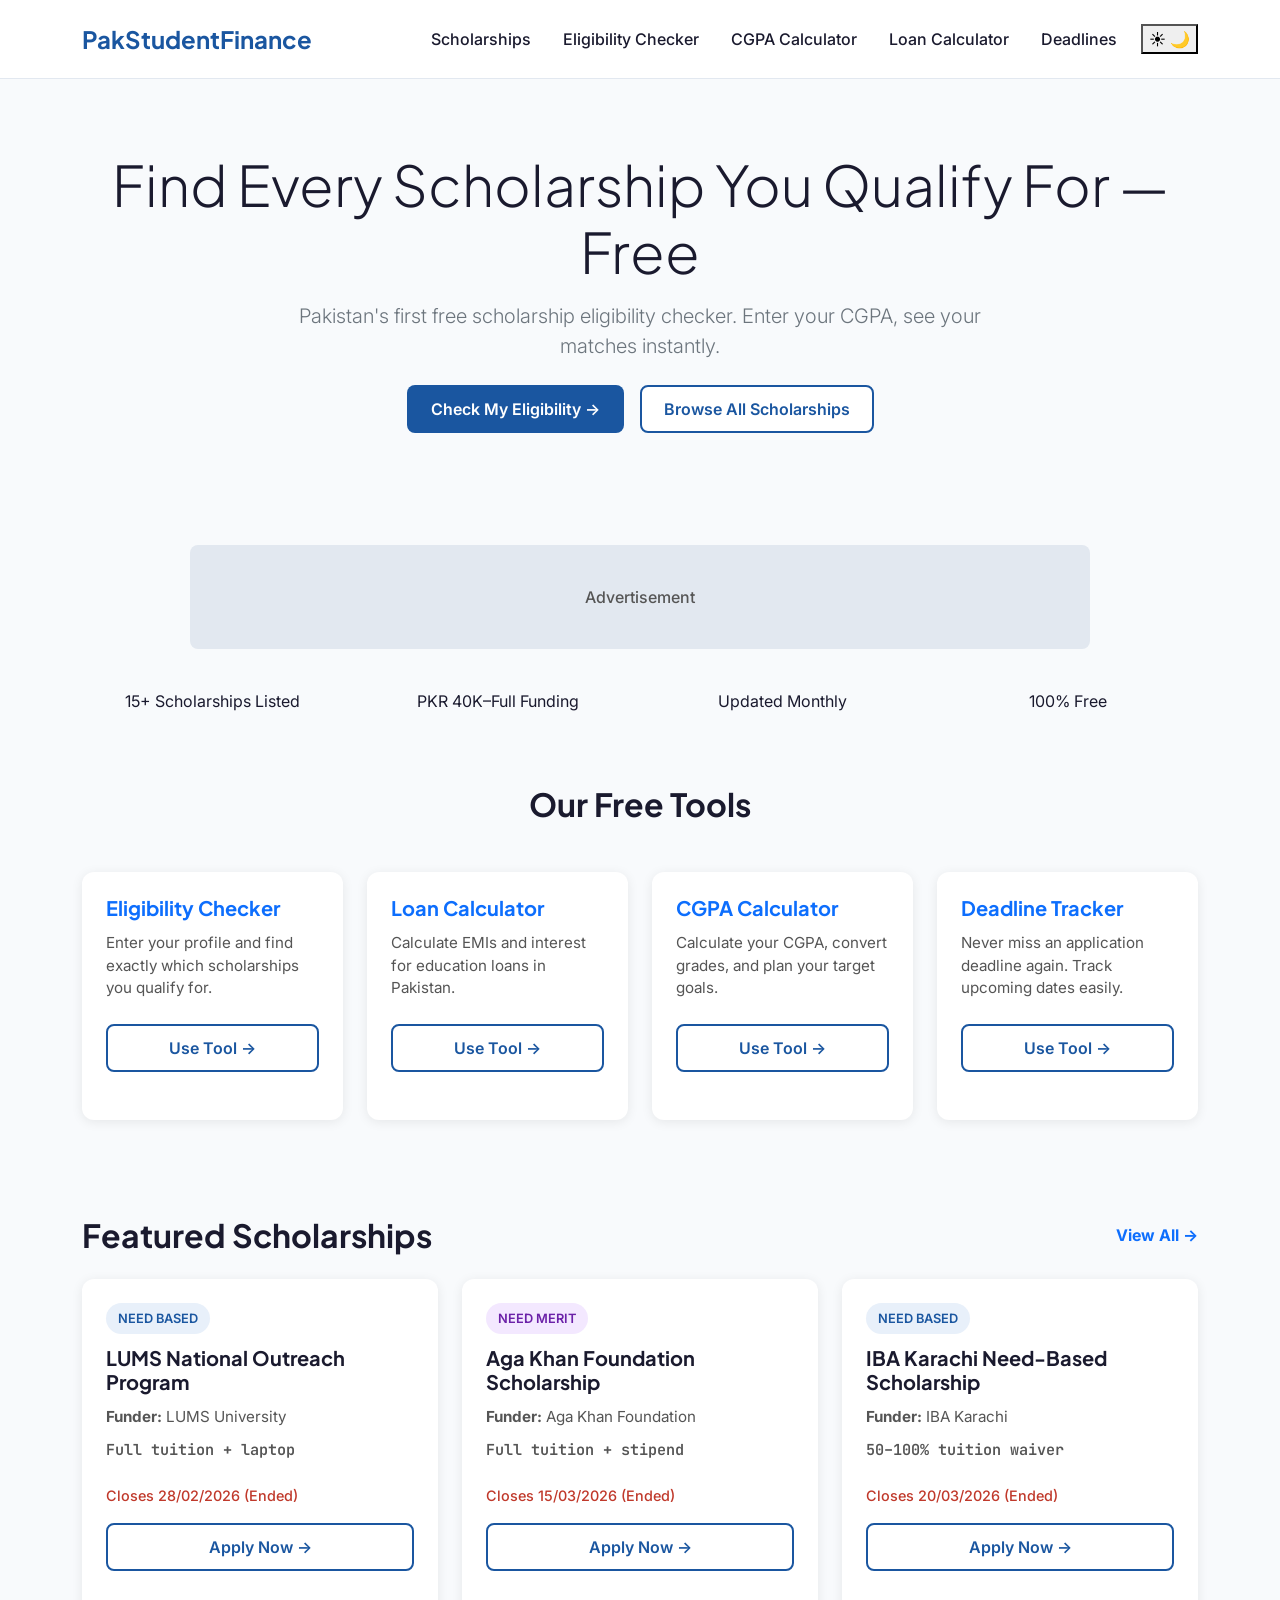
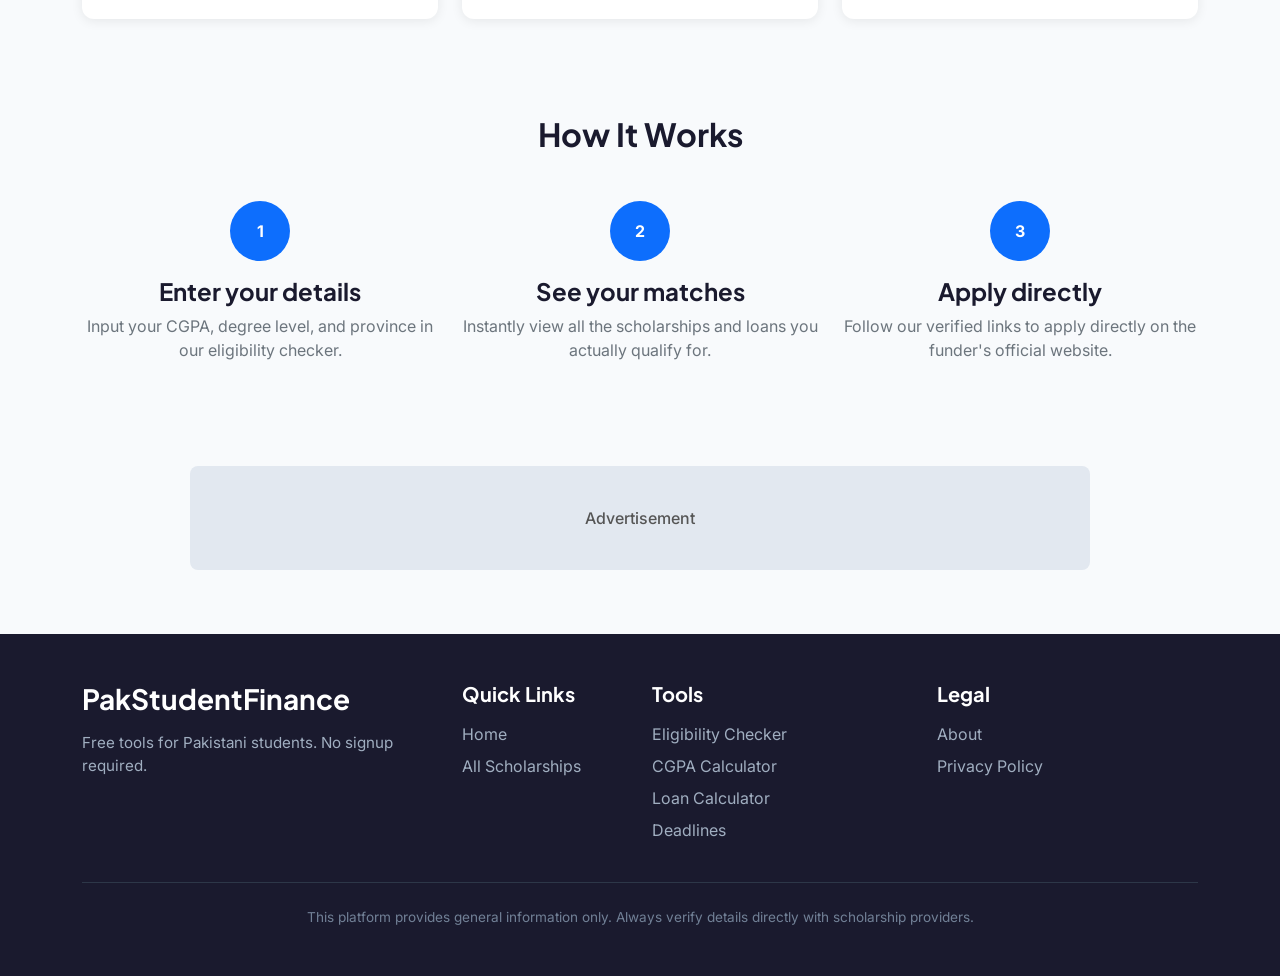
==== commit 392b01e1: "SEO improvements: keywords, canonical, OG tags, schema, sitemap, robots.txt" ====
--- a/index.html
+++ b/index.html
@@ -1,26 +1,24 @@
 <!DOCTYPE html>
 <html lang="en">
-
 <head>
     <meta charset="UTF-8">
     <meta name="viewport" content="width=device-width, initial-scale=1.0">
-    <meta name="description"
-        content="Free scholarship eligibility checker and student finance tools for Pakistani students. Find HEC, provincial, and international scholarships you qualify for instantly.">
-    <meta name="keywords"
-        content="Pakistan scholarship, HEC scholarship, student loan Pakistan, CGPA calculator, scholarship eligibility checker">
+    <title>Free Scholarships for Pakistani Students 2026 — Eligibility Checker & Finance Tools | PakStudentFinance</title>
+    <meta name="description" content="Find free scholarships for Pakistani students in 2026. Enter your CGPA and instantly see HEC, PEEF, Fulbright and 15+ scholarships you qualify for. Free tools — no signup required.">
+    <meta name="keywords" content="Pakistan scholarship 2026, HEC scholarship, student loan Pakistan, CGPA calculator Pakistan, scholarship eligibility checker, PEEF scholarship, Fulbright Pakistan, free scholarship tool Pakistan">
+    <meta property="og:type" content="website">
     <meta property="og:title" content="PakStudentFinance — Free Scholarship & Finance Tools for Pakistani Students">
+    <meta property="og:description" content="Free scholarship eligibility checker and student finance tools for Pakistani students. Find HEC, provincial, and international scholarships instantly.">
     <meta property="og:url" content="https://mustafa-shah-tech.github.io/student-finance-hub/">
-    <title>Pakistan Student Finance & Scholarship Hub</title>
-    <!-- Favicon -->
-    <link rel="icon"
-        href="data:image/svg+xml,<svg xmlns='http://www.w3.org/2000/svg' viewBox='0 0 100 100'><text y='.9em' font-size=''90''>🎓</text></svg>">
+    <meta property="og:image" content="https://mustafa-shah-tech.github.io/student-finance-hub/assets/img/favicon.svg">
+    <link rel="canonical" href="https://mustafa-shah-tech.github.io/student-finance-hub/">
+    <link rel="icon" type="image/svg+xml" href="assets/img/favicon.svg">
+    <meta name="theme-color" content="#1A56A0">
 
     <!-- Google Fonts -->
     <link rel="preconnect" href="https://fonts.googleapis.com">
     <link rel="preconnect" href="https://fonts.gstatic.com" crossorigin>
-    <link
-        href="https://fonts.googleapis.com/css2?family=Inter:wght@400;500;600&family=JetBrains+Mono:wght@400;500&family=Plus+Jakarta+Sans:wght@600;700&display=swap"
-        rel="stylesheet">
+    <link href="https://fonts.googleapis.com/css2?family=Inter:wght@400;500;600&family=JetBrains+Mono:wght@400;500;700&family=Plus+Jakarta+Sans:wght@600;700&display=swap" rel="stylesheet">
 
     <!-- Bootstrap 5 -->
     <link href="https://cdn.jsdelivr.net/npm/bootstrap@5.3.2/dist/css/bootstrap.min.css" rel="stylesheet">
@@ -28,14 +26,36 @@
     <!-- Shared Styles -->
     <link rel="stylesheet" href="assets/css/main.css">
     <link rel="stylesheet" href="assets/css/components.css">
+
+    <script src="assets/js/theme.js"></script>
+
+    <!-- Structured Data -->
+    <script type="application/ld+json">
+    {
+      "@context": "https://schema.org",
+      "@type": "WebSite",
+      "name": "PakStudentFinance",
+      "url": "https://mustafa-shah-tech.github.io/student-finance-hub/",
+      "description": "Free scholarship eligibility checker and student finance tools for Pakistani students.",
+      "potentialAction": {
+        "@type": "SearchAction",
+        "target": "https://mustafa-shah-tech.github.io/student-finance-hub/scholarships.html?q={search_term_string}",
+        "query-input": "required name=search_term_string"
+      }
+    }
+    </script>
 </head>
-
 <body>
-
     <!-- Navbar -->
     <nav class="navbar navbar-expand-lg sticky-top">
         <div class="container">
             <a class="navbar-brand logo" href="index.html">PakStudentFinance</a>
+            <div class="d-flex align-items-center ms-auto ms-lg-3 order-lg-3">
+                <button id="theme-toggle" class="btn-theme-toggle me-2 me-lg-0" aria-label="Toggle dark mode">
+                    <span class="icon-sun">☀️</span>
+                    <span class="icon-moon">🌙</span>
+                </button>
+            </div>
             <button class="navbar-toggler border-0" type="button" data-bs-toggle="collapse" data-bs-target="#navbarNav">
                 <span class="navbar-toggler-icon"></span>
             </button>
@@ -60,13 +80,12 @@
             </div>
         </div>
     </nav>
-
     <!-- Hero -->
     <section class="py-5 text-center">
         <div class="container py-4">
-            <h1 class="display-4 mb-3" style="color: var(--primary-blue);">Find Every Scholarship You Qualify For — Free
+            <h1 class="display-4 mb-3" >Find Every Scholarship You Qualify For — Free
             </h1>
-            <p class="lead text-secondary mb-4 mx-auto" style="max-width: 700px;">Pakistan's first free scholarship
+            <p class="lead text-secondary mb-4 mx-auto" style="max-width: 700px">Pakistan's first free scholarship
                 eligibility checker. Enter your CGPA, see your matches instantly.</p>
             <div class="d-flex justify-content-center gap-3 flex-wrap">
                 <a href="eligibility-checker.html" class="btn btn-primary">Check My Eligibility &rarr;</a>
@@ -74,14 +93,12 @@
             </div>
         </div>
     </section>
-
     <!-- ADSENSE SLOT: Replace with your AdSense code after approval -->
     <div class="container">
         <div class="adsense-placeholder">
             Advertisement
         </div>
     </div>
-
     <!-- Stats Bar -->
     <div class="stat-bar my-4">
         <div class="container">
@@ -93,9 +110,8 @@
             </div>
         </div>
     </div>
-
     <!-- Features Section -->
-    <section class="py-5" style="background-color: white;">
+    <section class="py-5" >
         <div class="container">
             <h2 class="text-center mb-5">Our Free Tools</h2>
             <div class="row g-4">
@@ -130,43 +146,41 @@
             </div>
         </div>
     </section>
-
     <!-- Featured Scholarships -->
     <section class="py-5">
         <div class="container">
             <div class="d-flex justify-content-between align-items-center mb-4">
                 <h2 class="mb-0">Featured Scholarships</h2>
                 <a href="scholarships.html" class="text-decoration-none fw-bold"
-                    style="color: var(--primary-blue);">View All &rarr;</a>
+                    >View All &rarr;</a>
             </div>
             <div class="row g-4" id="featured-scholarships-container">
                 <!-- Data will be loaded via JS -->
             </div>
         </div>
     </section>
-
     <!-- How it works -->
-    <section class="py-5" style="background-color: white;">
+    <section class="py-5" >
         <div class="container">
             <h2 class="text-center mb-5">How It Works</h2>
             <div class="row text-center g-4">
                 <div class="col-md-4">
                     <div class="d-inline-flex align-items-center justify-content-center bg-primary text-white rounded-circle mb-3"
-                        style="width: 60px; height: 60px; font-size: 1.5rem; font-weight: bold;">1</div>
+                        style="width: 60px; height: 60px; font-weight: bold">1</div>
                     <h4>Enter your details</h4>
                     <p class="text-secondary">Input your CGPA, degree level, and province in our eligibility checker.
                     </p>
                 </div>
                 <div class="col-md-4">
                     <div class="d-inline-flex align-items-center justify-content-center bg-primary text-white rounded-circle mb-3"
-                        style="width: 60px; height: 60px; font-size: 1.5rem; font-weight: bold;">2</div>
+                        style="width: 60px; height: 60px; font-weight: bold">2</div>
                     <h4>See your matches</h4>
                     <p class="text-secondary">Instantly view all the scholarships and loans you actually qualify for.
                     </p>
                 </div>
                 <div class="col-md-4">
                     <div class="d-inline-flex align-items-center justify-content-center bg-primary text-white rounded-circle mb-3"
-                        style="width: 60px; height: 60px; font-size: 1.5rem; font-weight: bold;">3</div>
+                        style="width: 60px; height: 60px; font-weight: bold">3</div>
                     <h4>Apply directly</h4>
                     <p class="text-secondary">Follow our verified links to apply directly on the funder's official
                         website.</p>
@@ -174,14 +188,12 @@
             </div>
         </div>
     </section>
-
     <!-- ADSENSE SLOT: Replace with your AdSense code after approval -->
     <div class="container mt-4">
         <div class="adsense-placeholder">
             Advertisement
         </div>
     </div>
-
     <!-- Footer -->
     <footer>
         <div class="container">
@@ -214,13 +226,10 @@
             </div>
         </div>
     </footer>
-
     <!-- Bootstrap JS -->
     <script src="https://cdn.jsdelivr.net/npm/bootstrap@5.3.2/dist/js/bootstrap.bundle.min.js"></script>
-
     <!-- Project Scripts -->
     <script src="assets/js/scholarships-data.js"></script>
     <script src="assets/js/index.js"></script>
 </body>
-
 </html>
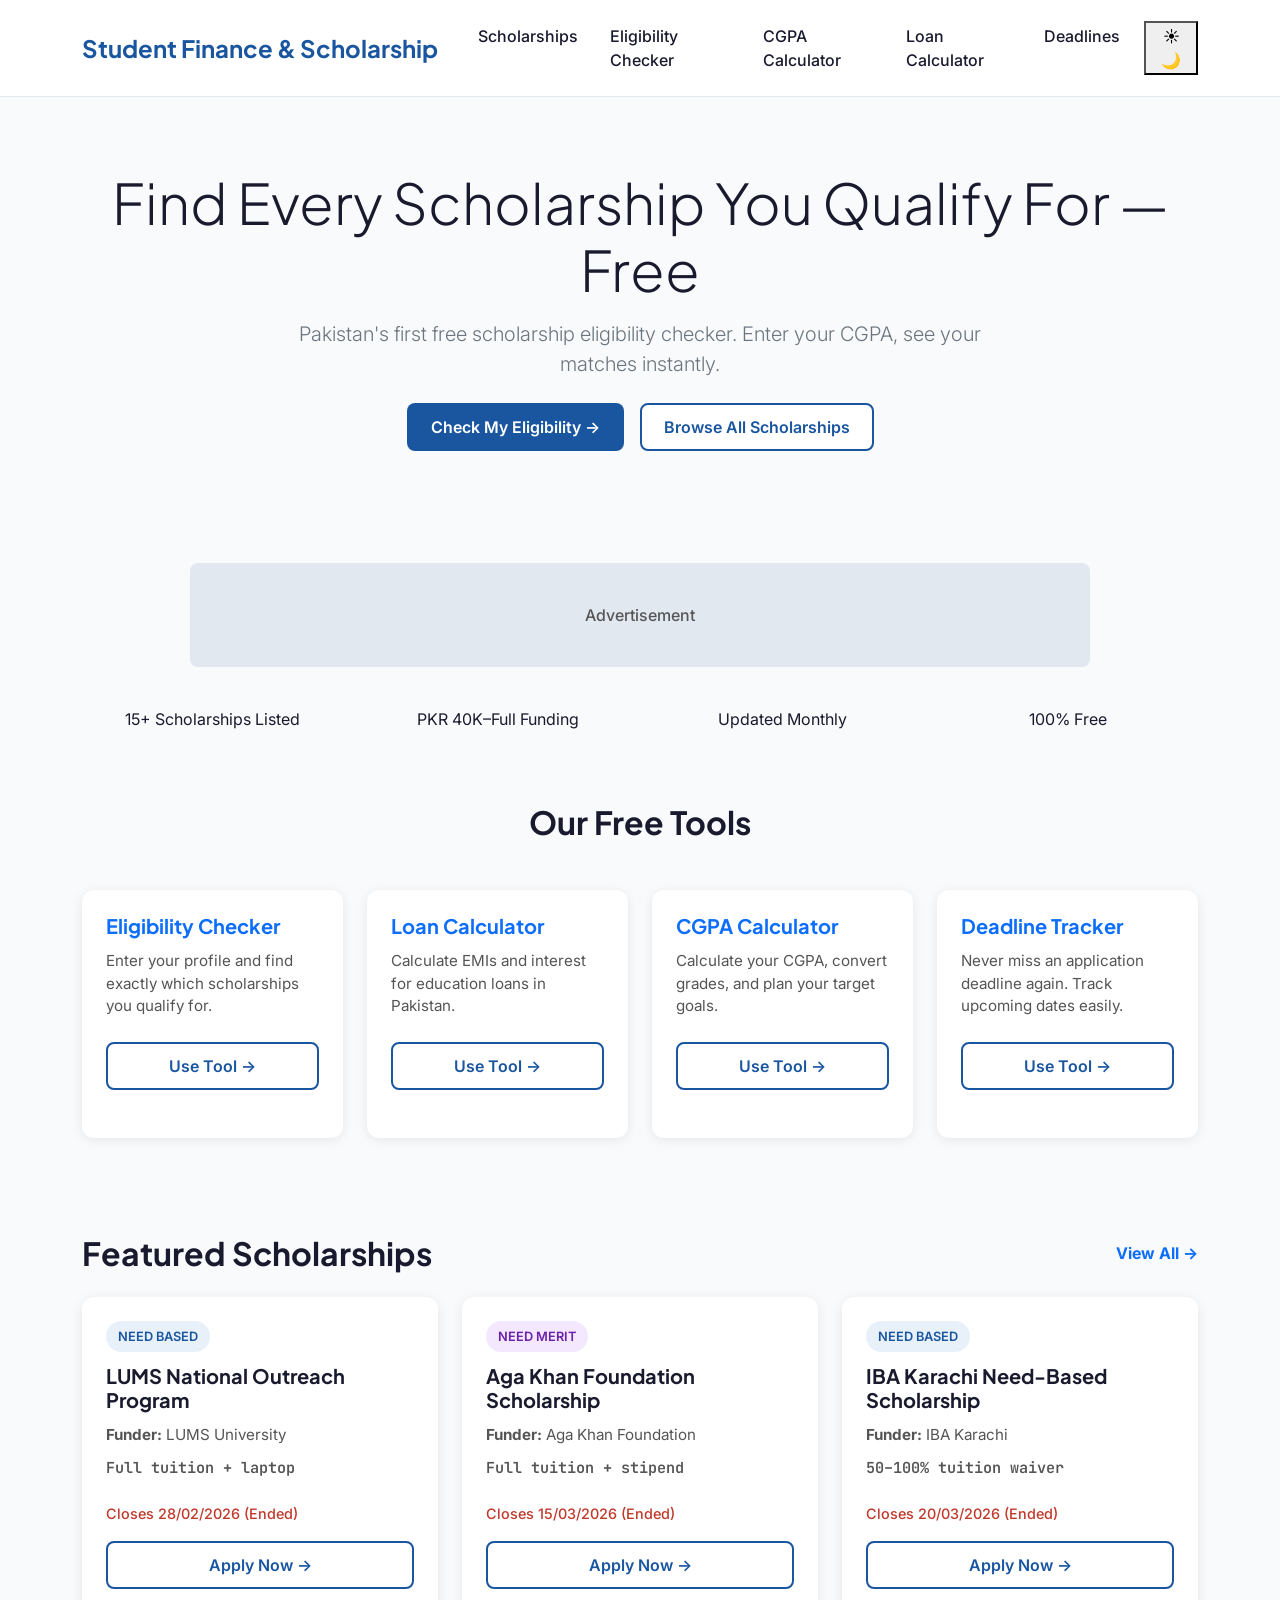
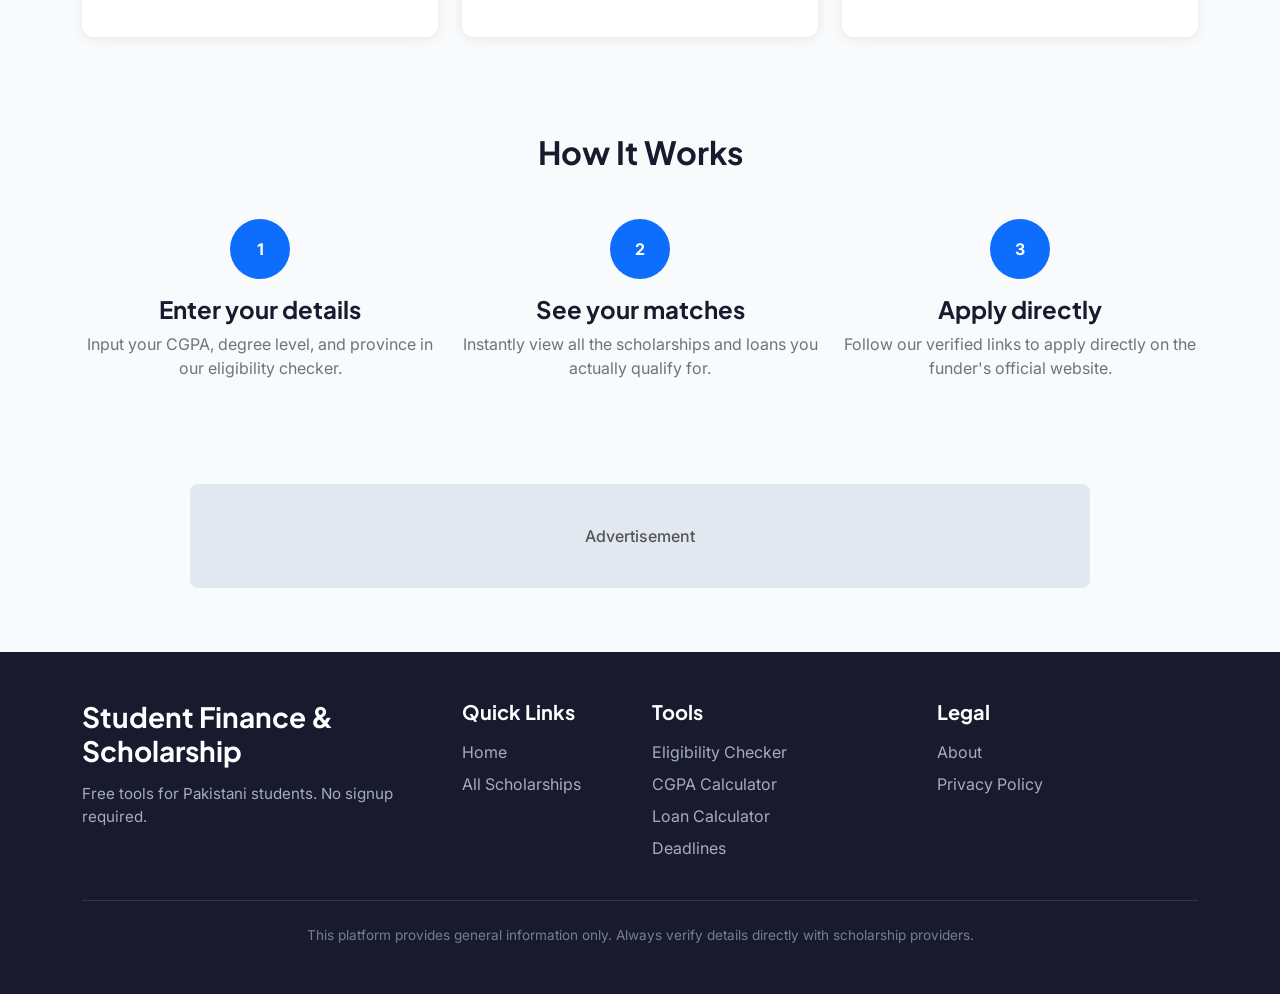
==== commit a3602599: "Update all URLs to new repo name student-finance-and-scholarship" ====
--- a/index.html
+++ b/index.html
@@ -1,235 +1,255 @@
-<!DOCTYPE html>
-<html lang="en">
-<head>
-    <meta charset="UTF-8">
-    <meta name="viewport" content="width=device-width, initial-scale=1.0">
-    <title>Free Scholarships for Pakistani Students 2026 — Eligibility Checker & Finance Tools | PakStudentFinance</title>
-    <meta name="description" content="Find free scholarships for Pakistani students in 2026. Enter your CGPA and instantly see HEC, PEEF, Fulbright and 15+ scholarships you qualify for. Free tools — no signup required.">
-    <meta name="keywords" content="Pakistan scholarship 2026, HEC scholarship, student loan Pakistan, CGPA calculator Pakistan, scholarship eligibility checker, PEEF scholarship, Fulbright Pakistan, free scholarship tool Pakistan">
-    <meta property="og:type" content="website">
-    <meta property="og:title" content="PakStudentFinance — Free Scholarship & Finance Tools for Pakistani Students">
-    <meta property="og:description" content="Free scholarship eligibility checker and student finance tools for Pakistani students. Find HEC, provincial, and international scholarships instantly.">
-    <meta property="og:url" content="https://mustafa-shah-tech.github.io/student-finance-hub/">
-    <meta property="og:image" content="https://mustafa-shah-tech.github.io/student-finance-hub/assets/img/favicon.svg">
-    <link rel="canonical" href="https://mustafa-shah-tech.github.io/student-finance-hub/">
-    <link rel="icon" type="image/svg+xml" href="assets/img/favicon.svg">
-    <meta name="theme-color" content="#1A56A0">
-
-    <!-- Google Fonts -->
-    <link rel="preconnect" href="https://fonts.googleapis.com">
-    <link rel="preconnect" href="https://fonts.gstatic.com" crossorigin>
-    <link href="https://fonts.googleapis.com/css2?family=Inter:wght@400;500;600&family=JetBrains+Mono:wght@400;500;700&family=Plus+Jakarta+Sans:wght@600;700&display=swap" rel="stylesheet">
-
-    <!-- Bootstrap 5 -->
-    <link href="https://cdn.jsdelivr.net/npm/bootstrap@5.3.2/dist/css/bootstrap.min.css" rel="stylesheet">
-
-    <!-- Shared Styles -->
-    <link rel="stylesheet" href="assets/css/main.css">
-    <link rel="stylesheet" href="assets/css/components.css">
-
-    <script src="assets/js/theme.js"></script>
-
-    <!-- Structured Data -->
-    <script type="application/ld+json">
-    {
-      "@context": "https://schema.org",
-      "@type": "WebSite",
-      "name": "PakStudentFinance",
-      "url": "https://mustafa-shah-tech.github.io/student-finance-hub/",
-      "description": "Free scholarship eligibility checker and student finance tools for Pakistani students.",
-      "potentialAction": {
-        "@type": "SearchAction",
-        "target": "https://mustafa-shah-tech.github.io/student-finance-hub/scholarships.html?q={search_term_string}",
-        "query-input": "required name=search_term_string"
-      }
-    }
-    </script>
-</head>
-<body>
-    <!-- Navbar -->
-    <nav class="navbar navbar-expand-lg sticky-top">
-        <div class="container">
-            <a class="navbar-brand logo" href="index.html">PakStudentFinance</a>
-            <div class="d-flex align-items-center ms-auto ms-lg-3 order-lg-3">
-                <button id="theme-toggle" class="btn-theme-toggle me-2 me-lg-0" aria-label="Toggle dark mode">
-                    <span class="icon-sun">☀️</span>
-                    <span class="icon-moon">🌙</span>
-                </button>
-            </div>
-            <button class="navbar-toggler border-0" type="button" data-bs-toggle="collapse" data-bs-target="#navbarNav">
-                <span class="navbar-toggler-icon"></span>
-            </button>
-            <div class="collapse navbar-collapse" id="navbarNav">
-                <ul class="navbar-nav ms-auto">
-                    <li class="nav-item">
-                        <a class="nav-link" href="scholarships.html">Scholarships</a>
-                    </li>
-                    <li class="nav-item">
-                        <a class="nav-link" href="eligibility-checker.html">Eligibility Checker</a>
-                    </li>
-                    <li class="nav-item">
-                        <a class="nav-link" href="cgpa-calculator.html">CGPA Calculator</a>
-                    </li>
-                    <li class="nav-item">
-                        <a class="nav-link" href="loan-calculator.html">Loan Calculator</a>
-                    </li>
-                    <li class="nav-item">
-                        <a class="nav-link" href="deadlines.html">Deadlines</a>
-                    </li>
-                </ul>
-            </div>
-        </div>
-    </nav>
-    <!-- Hero -->
-    <section class="py-5 text-center">
-        <div class="container py-4">
-            <h1 class="display-4 mb-3" >Find Every Scholarship You Qualify For — Free
-            </h1>
-            <p class="lead text-secondary mb-4 mx-auto" style="max-width: 700px">Pakistan's first free scholarship
-                eligibility checker. Enter your CGPA, see your matches instantly.</p>
-            <div class="d-flex justify-content-center gap-3 flex-wrap">
-                <a href="eligibility-checker.html" class="btn btn-primary">Check My Eligibility &rarr;</a>
-                <a href="scholarships.html" class="btn btn-outline-primary">Browse All Scholarships</a>
-            </div>
-        </div>
-    </section>
-    <!-- ADSENSE SLOT: Replace with your AdSense code after approval -->
-    <div class="container">
-        <div class="adsense-placeholder">
-            Advertisement
-        </div>
-    </div>
-    <!-- Stats Bar -->
-    <div class="stat-bar my-4">
-        <div class="container">
-            <div class="row text-center gy-2">
-                <div class="col-sm-3 col-6">15+ Scholarships Listed</div>
-                <div class="col-sm-3 col-6">PKR 40K–Full Funding</div>
-                <div class="col-sm-3 col-6">Updated Monthly</div>
-                <div class="col-sm-3 col-6">100% Free</div>
-            </div>
-        </div>
-    </div>
-    <!-- Features Section -->
-    <section class="py-5" >
-        <div class="container">
-            <h2 class="text-center mb-5">Our Free Tools</h2>
-            <div class="row g-4">
-                <div class="col-md-6 col-lg-3">
-                    <div class="card-custom">
-                        <h3 class="text-primary">Eligibility Checker</h3>
-                        <p>Enter your profile and find exactly which scholarships you qualify for.</p>
-                        <a href="eligibility-checker.html" class="btn btn-outline-primary w-100">Use Tool &rarr;</a>
-                    </div>
-                </div>
-                <div class="col-md-6 col-lg-3">
-                    <div class="card-custom">
-                        <h3 class="text-primary">Loan Calculator</h3>
-                        <p>Calculate EMIs and interest for education loans in Pakistan.</p>
-                        <a href="loan-calculator.html" class="btn btn-outline-primary w-100">Use Tool &rarr;</a>
-                    </div>
-                </div>
-                <div class="col-md-6 col-lg-3">
-                    <div class="card-custom">
-                        <h3 class="text-primary">CGPA Calculator</h3>
-                        <p>Calculate your CGPA, convert grades, and plan your target goals.</p>
-                        <a href="cgpa-calculator.html" class="btn btn-outline-primary w-100">Use Tool &rarr;</a>
-                    </div>
-                </div>
-                <div class="col-md-6 col-lg-3">
-                    <div class="card-custom">
-                        <h3 class="text-primary">Deadline Tracker</h3>
-                        <p>Never miss an application deadline again. Track upcoming dates easily.</p>
-                        <a href="deadlines.html" class="btn btn-outline-primary w-100">Use Tool &rarr;</a>
-                    </div>
-                </div>
-            </div>
-        </div>
-    </section>
-    <!-- Featured Scholarships -->
-    <section class="py-5">
-        <div class="container">
-            <div class="d-flex justify-content-between align-items-center mb-4">
-                <h2 class="mb-0">Featured Scholarships</h2>
-                <a href="scholarships.html" class="text-decoration-none fw-bold"
-                    >View All &rarr;</a>
-            </div>
-            <div class="row g-4" id="featured-scholarships-container">
-                <!-- Data will be loaded via JS -->
-            </div>
-        </div>
-    </section>
-    <!-- How it works -->
-    <section class="py-5" >
-        <div class="container">
-            <h2 class="text-center mb-5">How It Works</h2>
-            <div class="row text-center g-4">
-                <div class="col-md-4">
-                    <div class="d-inline-flex align-items-center justify-content-center bg-primary text-white rounded-circle mb-3"
-                        style="width: 60px; height: 60px; font-weight: bold">1</div>
-                    <h4>Enter your details</h4>
-                    <p class="text-secondary">Input your CGPA, degree level, and province in our eligibility checker.
-                    </p>
-                </div>
-                <div class="col-md-4">
-                    <div class="d-inline-flex align-items-center justify-content-center bg-primary text-white rounded-circle mb-3"
-                        style="width: 60px; height: 60px; font-weight: bold">2</div>
-                    <h4>See your matches</h4>
-                    <p class="text-secondary">Instantly view all the scholarships and loans you actually qualify for.
-                    </p>
-                </div>
-                <div class="col-md-4">
-                    <div class="d-inline-flex align-items-center justify-content-center bg-primary text-white rounded-circle mb-3"
-                        style="width: 60px; height: 60px; font-weight: bold">3</div>
-                    <h4>Apply directly</h4>
-                    <p class="text-secondary">Follow our verified links to apply directly on the funder's official
-                        website.</p>
-                </div>
-            </div>
-        </div>
-    </section>
-    <!-- ADSENSE SLOT: Replace with your AdSense code after approval -->
-    <div class="container mt-4">
-        <div class="adsense-placeholder">
-            Advertisement
-        </div>
-    </div>
-    <!-- Footer -->
-    <footer>
-        <div class="container">
-            <div class="row gy-4">
-                <div class="col-lg-4 col-md-6">
-                    <h3 class="logo mb-3">PakStudentFinance</h3>
-                    <p class="footer-tagline">Free tools for Pakistani students. No signup required.</p>
-                </div>
-                <div class="col-lg-2 col-md-6">
-                    <h5 class="mb-3">Quick Links</h5>
-                    <a href="index.html">Home</a>
-                    <a href="scholarships.html">All Scholarships</a>
-                </div>
-                <div class="col-lg-3 col-md-6">
-                    <h5 class="mb-3">Tools</h5>
-                    <a href="eligibility-checker.html">Eligibility Checker</a>
-                    <a href="cgpa-calculator.html">CGPA Calculator</a>
-                    <a href="loan-calculator.html">Loan Calculator</a>
-                    <a href="deadlines.html">Deadlines</a>
-                </div>
-                <div class="col-lg-3 col-md-6">
-                    <h5 class="mb-3">Legal</h5>
-                    <a href="about.html">About</a>
-                    <a href="privacy-policy.html">Privacy Policy</a>
-                </div>
-            </div>
-            <div class="footer-disclaimer text-center">
-                This platform provides general information only. Always verify details directly with scholarship
-                providers.
-            </div>
-        </div>
-    </footer>
-    <!-- Bootstrap JS -->
-    <script src="https://cdn.jsdelivr.net/npm/bootstrap@5.3.2/dist/js/bootstrap.bundle.min.js"></script>
-    <!-- Project Scripts -->
-    <script src="assets/js/scholarships-data.js"></script>
-    <script src="assets/js/index.js"></script>
-</body>
-</html>+<!DOCTYPE html>
+<html lang="en">
+
+<head>
+    <!-- Google tag (gtag.js) -->
+    <script async src="https://www.googletagmanager.com/gtag/js?id=G-K80JP2GRMC"></script>
+    <script>
+        window.dataLayer = window.dataLayer || [];
+        function gtag() { dataLayer.push(arguments); }
+        gtag('js', new Date());
+
+        gtag('config', 'G-K80JP2GRMC');
+    </script>
+    <meta charset="UTF-8">
+    <meta name="viewport" content="width=device-width, initial-scale=1.0">
+    <title>Free Scholarships for Pakistani Students 2026 — Eligibility Checker & Finance Tools | Student Finance & Scholarship
+    </title>
+    <meta name="description"
+        content="Find free scholarships for Pakistani students in 2026. Enter your CGPA and instantly see HEC, PEEF, Fulbright and 15+ scholarships you qualify for. Free tools — no signup required.">
+    <meta name="keywords"
+        content="Pakistan scholarship 2026, HEC scholarship, student loan Pakistan, CGPA calculator Pakistan, scholarship eligibility checker, PEEF scholarship, Fulbright Pakistan, free scholarship tool Pakistan">
+    <meta property="og:type" content="website">
+    <meta property="og:title" content="Student Finance & Scholarship — Free Scholarship & Finance Tools for Pakistani Students">
+    <meta property="og:description"
+        content="Free scholarship eligibility checker and student finance tools for Pakistani students. Find HEC, provincial, and international scholarships instantly.">
+    <meta property="og:url" content="https://mustafa-shah-tech.github.io/student-finance-and-scholarship/">
+    <meta property="og:image" content="https://mustafa-shah-tech.github.io/student-finance-and-scholarship/assets/img/favicon.svg">
+    <link rel="canonical" href="https://mustafa-shah-tech.github.io/student-finance-and-scholarship/">
+    <link rel="icon" type="image/svg+xml" href="assets/img/favicon.svg">
+    <link rel="icon" type="image/png" sizes="512x512" href="assets/img/favicon.png">
+    <link rel="apple-touch-icon" sizes="180x180" href="assets/img/favicon.png">
+    <meta name="theme-color" content="#1A56A0">
+
+    <!-- Google Fonts -->
+    <link rel="preconnect" href="https://fonts.googleapis.com">
+    <link rel="preconnect" href="https://fonts.gstatic.com" crossorigin>
+    <link
+        href="https://fonts.googleapis.com/css2?family=Inter:wght@400;500;600&family=JetBrains+Mono:wght@400;500;700&family=Plus+Jakarta+Sans:wght@600;700&display=swap"
+        rel="stylesheet">
+
+    <!-- Bootstrap 5 -->
+    <link href="https://cdn.jsdelivr.net/npm/bootstrap@5.3.2/dist/css/bootstrap.min.css" rel="stylesheet">
+
+    <!-- Shared Styles -->
+    <link rel="stylesheet" href="assets/css/main.css">
+    <link rel="stylesheet" href="assets/css/components.css">
+
+    <script src="assets/js/theme.js"></script>
+
+    <!-- Structured Data -->
+    <script type="application/ld+json">
+    {
+      "@context": "https://schema.org",
+      "@type": "WebSite",
+      "name": "Student Finance & Scholarship",
+      "url": "https://mustafa-shah-tech.github.io/student-finance-and-scholarship/",
+      "description": "Free scholarship eligibility checker and student finance tools for Pakistani students.",
+      "potentialAction": {
+        "@type": "SearchAction",
+        "target": "https://mustafa-shah-tech.github.io/student-finance-and-scholarship/scholarships.html?q={search_term_string}",
+        "query-input": "required name=search_term_string"
+      }
+    }
+    </script>
+</head>
+
+<body>
+    <!-- Navbar -->
+    <nav class="navbar navbar-expand-lg sticky-top">
+        <div class="container">
+            <a class="navbar-brand logo" href="index.html">Student Finance & Scholarship</a>
+            <div class="d-flex align-items-center ms-auto ms-lg-3 order-lg-3">
+                <button id="theme-toggle" class="btn-theme-toggle me-2 me-lg-0" aria-label="Toggle dark mode">
+                    <span class="icon-sun">☀️</span>
+                    <span class="icon-moon">🌙</span>
+                </button>
+            </div>
+            <button class="navbar-toggler border-0" type="button" data-bs-toggle="collapse" data-bs-target="#navbarNav">
+                <span class="navbar-toggler-icon"></span>
+            </button>
+            <div class="collapse navbar-collapse" id="navbarNav">
+                <ul class="navbar-nav ms-auto">
+                    <li class="nav-item">
+                        <a class="nav-link" href="scholarships.html">Scholarships</a>
+                    </li>
+                    <li class="nav-item">
+                        <a class="nav-link" href="eligibility-checker.html">Eligibility Checker</a>
+                    </li>
+                    <li class="nav-item">
+                        <a class="nav-link" href="cgpa-calculator.html">CGPA Calculator</a>
+                    </li>
+                    <li class="nav-item">
+                        <a class="nav-link" href="loan-calculator.html">Loan Calculator</a>
+                    </li>
+                    <li class="nav-item">
+                        <a class="nav-link" href="deadlines.html">Deadlines</a>
+                    </li>
+                </ul>
+            </div>
+        </div>
+    </nav>
+    <!-- Hero -->
+    <section class="py-5 text-center">
+        <div class="container py-4">
+            <h1 class="display-4 mb-3">Find Every Scholarship You Qualify For — Free
+            </h1>
+            <p class="lead text-secondary mb-4 mx-auto" style="max-width: 700px">Pakistan's first free scholarship
+                eligibility checker. Enter your CGPA, see your matches instantly.</p>
+            <div class="d-flex justify-content-center gap-3 flex-wrap">
+                <a href="eligibility-checker.html" class="btn btn-primary">Check My Eligibility &rarr;</a>
+                <a href="scholarships.html" class="btn btn-outline-primary">Browse All Scholarships</a>
+            </div>
+        </div>
+    </section>
+    <!-- ADSENSE SLOT: Replace with your AdSense code after approval -->
+    <div class="container">
+        <div class="adsense-placeholder">
+            Advertisement
+        </div>
+    </div>
+    <!-- Stats Bar -->
+    <div class="stat-bar my-4">
+        <div class="container">
+            <div class="row text-center gy-2">
+                <div class="col-sm-3 col-6">15+ Scholarships Listed</div>
+                <div class="col-sm-3 col-6">PKR 40K–Full Funding</div>
+                <div class="col-sm-3 col-6">Updated Monthly</div>
+                <div class="col-sm-3 col-6">100% Free</div>
+            </div>
+        </div>
+    </div>
+    <!-- Features Section -->
+    <section class="py-5">
+        <div class="container">
+            <h2 class="text-center mb-5">Our Free Tools</h2>
+            <div class="row g-4">
+                <div class="col-md-6 col-lg-3">
+                    <div class="card-custom">
+                        <h3 class="text-primary">Eligibility Checker</h3>
+                        <p>Enter your profile and find exactly which scholarships you qualify for.</p>
+                        <a href="eligibility-checker.html" class="btn btn-outline-primary w-100">Use Tool &rarr;</a>
+                    </div>
+                </div>
+                <div class="col-md-6 col-lg-3">
+                    <div class="card-custom">
+                        <h3 class="text-primary">Loan Calculator</h3>
+                        <p>Calculate EMIs and interest for education loans in Pakistan.</p>
+                        <a href="loan-calculator.html" class="btn btn-outline-primary w-100">Use Tool &rarr;</a>
+                    </div>
+                </div>
+                <div class="col-md-6 col-lg-3">
+                    <div class="card-custom">
+                        <h3 class="text-primary">CGPA Calculator</h3>
+                        <p>Calculate your CGPA, convert grades, and plan your target goals.</p>
+                        <a href="cgpa-calculator.html" class="btn btn-outline-primary w-100">Use Tool &rarr;</a>
+                    </div>
+                </div>
+                <div class="col-md-6 col-lg-3">
+                    <div class="card-custom">
+                        <h3 class="text-primary">Deadline Tracker</h3>
+                        <p>Never miss an application deadline again. Track upcoming dates easily.</p>
+                        <a href="deadlines.html" class="btn btn-outline-primary w-100">Use Tool &rarr;</a>
+                    </div>
+                </div>
+            </div>
+        </div>
+    </section>
+    <!-- Featured Scholarships -->
+    <section class="py-5">
+        <div class="container">
+            <div class="d-flex justify-content-between align-items-center mb-4">
+                <h2 class="mb-0">Featured Scholarships</h2>
+                <a href="scholarships.html" class="text-decoration-none fw-bold">View All &rarr;</a>
+            </div>
+            <div class="row g-4" id="featured-scholarships-container">
+                <!-- Data will be loaded via JS -->
+            </div>
+        </div>
+    </section>
+    <!-- How it works -->
+    <section class="py-5">
+        <div class="container">
+            <h2 class="text-center mb-5">How It Works</h2>
+            <div class="row text-center g-4">
+                <div class="col-md-4">
+                    <div class="d-inline-flex align-items-center justify-content-center bg-primary text-white rounded-circle mb-3"
+                        style="width: 60px; height: 60px; font-weight: bold">1</div>
+                    <h4>Enter your details</h4>
+                    <p class="text-secondary">Input your CGPA, degree level, and province in our eligibility checker.
+                    </p>
+                </div>
+                <div class="col-md-4">
+                    <div class="d-inline-flex align-items-center justify-content-center bg-primary text-white rounded-circle mb-3"
+                        style="width: 60px; height: 60px; font-weight: bold">2</div>
+                    <h4>See your matches</h4>
+                    <p class="text-secondary">Instantly view all the scholarships and loans you actually qualify for.
+                    </p>
+                </div>
+                <div class="col-md-4">
+                    <div class="d-inline-flex align-items-center justify-content-center bg-primary text-white rounded-circle mb-3"
+                        style="width: 60px; height: 60px; font-weight: bold">3</div>
+                    <h4>Apply directly</h4>
+                    <p class="text-secondary">Follow our verified links to apply directly on the funder's official
+                        website.</p>
+                </div>
+            </div>
+        </div>
+    </section>
+    <!-- ADSENSE SLOT: Replace with your AdSense code after approval -->
+    <div class="container mt-4">
+        <div class="adsense-placeholder">
+            Advertisement
+        </div>
+    </div>
+    <!-- Footer -->
+    <footer>
+        <div class="container">
+            <div class="row gy-4">
+                <div class="col-lg-4 col-md-6">
+                    <h3 class="logo mb-3">Student Finance & Scholarship</h3>
+                    <p class="footer-tagline">Free tools for Pakistani students. No signup required.</p>
+                </div>
+                <div class="col-lg-2 col-md-6">
+                    <h5 class="mb-3">Quick Links</h5>
+                    <a href="index.html">Home</a>
+                    <a href="scholarships.html">All Scholarships</a>
+                </div>
+                <div class="col-lg-3 col-md-6">
+                    <h5 class="mb-3">Tools</h5>
+                    <a href="eligibility-checker.html">Eligibility Checker</a>
+                    <a href="cgpa-calculator.html">CGPA Calculator</a>
+                    <a href="loan-calculator.html">Loan Calculator</a>
+                    <a href="deadlines.html">Deadlines</a>
+                </div>
+                <div class="col-lg-3 col-md-6">
+                    <h5 class="mb-3">Legal</h5>
+                    <a href="about.html">About</a>
+                    <a href="privacy-policy.html">Privacy Policy</a>
+                </div>
+            </div>
+            <div class="footer-disclaimer text-center">
+                This platform provides general information only. Always verify details directly with scholarship
+                providers.
+            </div>
+        </div>
+    </footer>
+    <!-- Bootstrap JS -->
+    <script src="https://cdn.jsdelivr.net/npm/bootstrap@5.3.2/dist/js/bootstrap.bundle.min.js"></script>
+    <!-- Project Scripts -->
+    <script src="assets/js/scholarships-data.js"></script>
+    <script src="assets/js/index.js"></script>
+</body>
+
+</html>
+
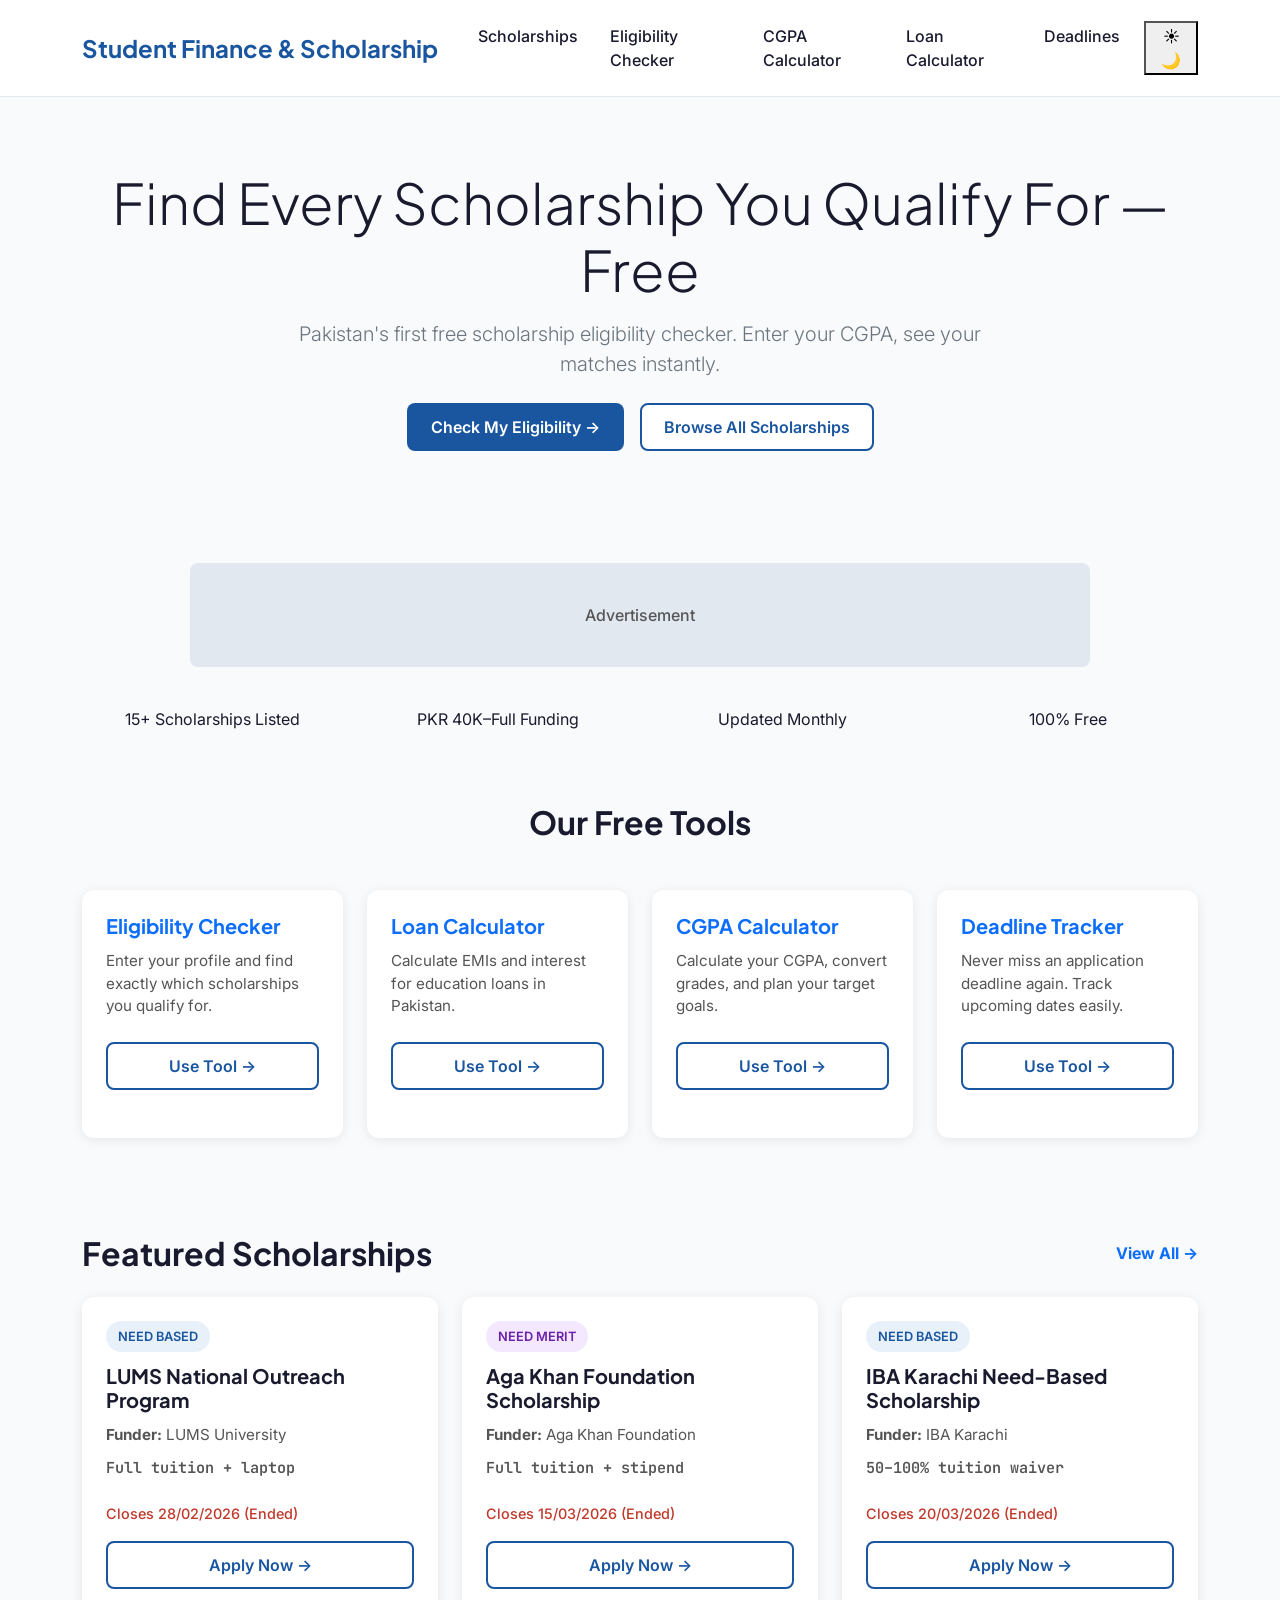
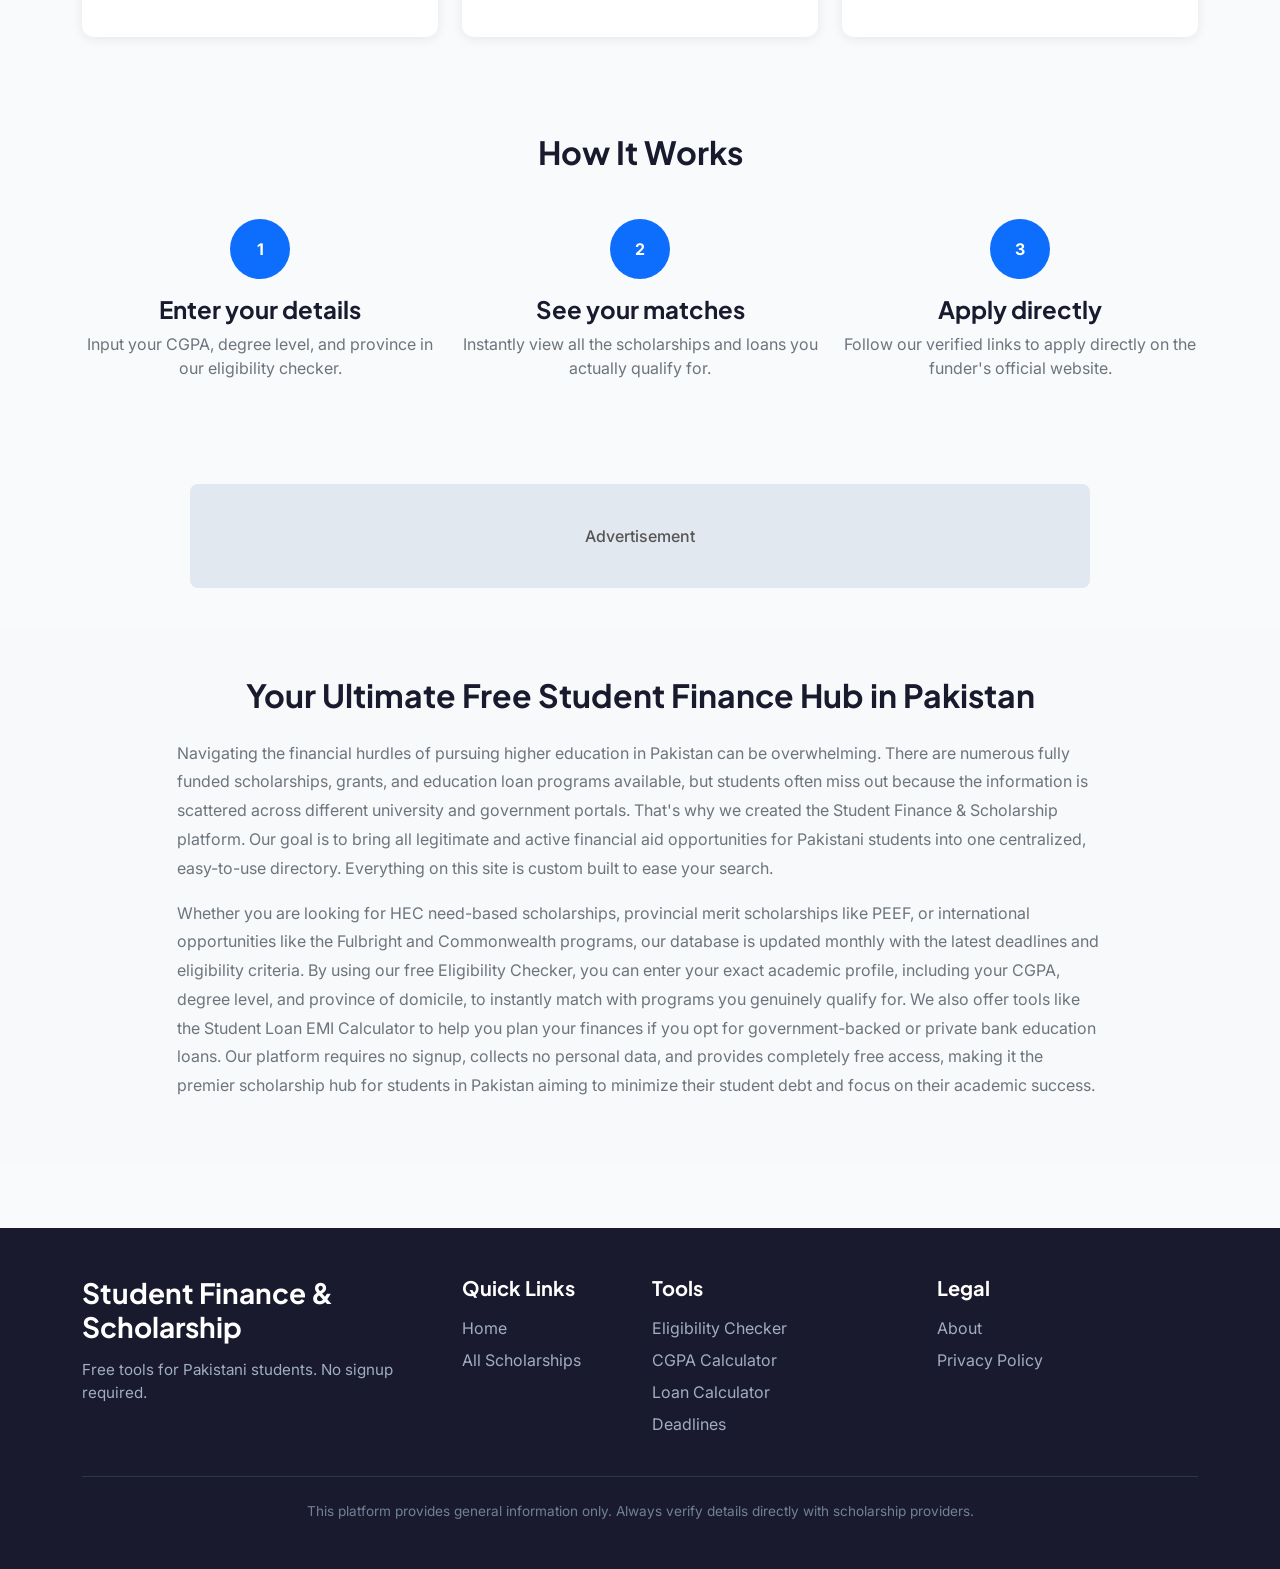
==== commit 1dc5e194: "Fix SEO issues: titles, canonicals, meta descriptions, H2s, content" ====
--- a/index.html
+++ b/index.html
@@ -13,16 +13,13 @@
     </script>
     <meta charset="UTF-8">
     <meta name="viewport" content="width=device-width, initial-scale=1.0">
-    <title>Free Scholarships for Pakistani Students 2026 — Eligibility Checker & Finance Tools | Student Finance & Scholarship
-    </title>
-    <meta name="description"
-        content="Find free scholarships for Pakistani students in 2026. Enter your CGPA and instantly see HEC, PEEF, Fulbright and 15+ scholarships you qualify for. Free tools — no signup required.">
+    <title>Scholarships & Student Finance Pakistan | SFS</title>
+    <meta name="description" content="Find free scholarships for Pakistani students in 2026. Enter your CGPA to find 15+ scholarships you qualify for. Free tools, no signup required.">
     <meta name="keywords"
         content="Pakistan scholarship 2026, HEC scholarship, student loan Pakistan, CGPA calculator Pakistan, scholarship eligibility checker, PEEF scholarship, Fulbright Pakistan, free scholarship tool Pakistan">
     <meta property="og:type" content="website">
-    <meta property="og:title" content="Student Finance & Scholarship — Free Scholarship & Finance Tools for Pakistani Students">
-    <meta property="og:description"
-        content="Free scholarship eligibility checker and student finance tools for Pakistani students. Find HEC, provincial, and international scholarships instantly.">
+    <meta property="og:title" content="Scholarships & Student Finance Pakistan | SFS">
+    <meta property="og:description" content="Find free scholarships for Pakistani students in 2026. Enter your CGPA to find 15+ scholarships you qualify for. Free tools, no signup required.">
     <meta property="og:url" content="https://mustafa-shah-tech.github.io/student-finance-and-scholarship/">
     <meta property="og:image" content="https://mustafa-shah-tech.github.io/student-finance-and-scholarship/assets/img/favicon.svg">
     <link rel="canonical" href="https://mustafa-shah-tech.github.io/student-finance-and-scholarship/">
@@ -212,6 +209,22 @@
             Advertisement
         </div>
     </div>
+    <!-- About The Hub -->
+    <section class="py-5 bg-light">
+        <div class="container">
+            <h2 class="mb-4 text-center">Your Ultimate Free Student Finance Hub in Pakistan</h2>
+            <div class="row justify-content-center">
+                <div class="col-lg-10 text-secondary">
+                    <p style="line-height: 1.8;">
+                        Navigating the financial hurdles of pursuing higher education in Pakistan can be overwhelming. There are numerous fully funded scholarships, grants, and education loan programs available, but students often miss out because the information is scattered across different university and government portals. That's why we created the Student Finance & Scholarship platform. Our goal is to bring all legitimate and active financial aid opportunities for Pakistani students into one centralized, easy-to-use directory. Everything on this site is custom built to ease your search.
+                    </p>
+                    <p style="line-height: 1.8;">
+                        Whether you are looking for HEC need-based scholarships, provincial merit scholarships like PEEF, or international opportunities like the Fulbright and Commonwealth programs, our database is updated monthly with the latest deadlines and eligibility criteria. By using our free Eligibility Checker, you can enter your exact academic profile, including your CGPA, degree level, and province of domicile, to instantly match with programs you genuinely qualify for. We also offer tools like the Student Loan EMI Calculator to help you plan your finances if you opt for government-backed or private bank education loans. Our platform requires no signup, collects no personal data, and provides completely free access, making it the premier scholarship hub for students in Pakistan aiming to minimize their student debt and focus on their academic success.
+                    </p>
+                </div>
+            </div>
+        </div>
+    </section>
     <!-- Footer -->
     <footer>
         <div class="container">
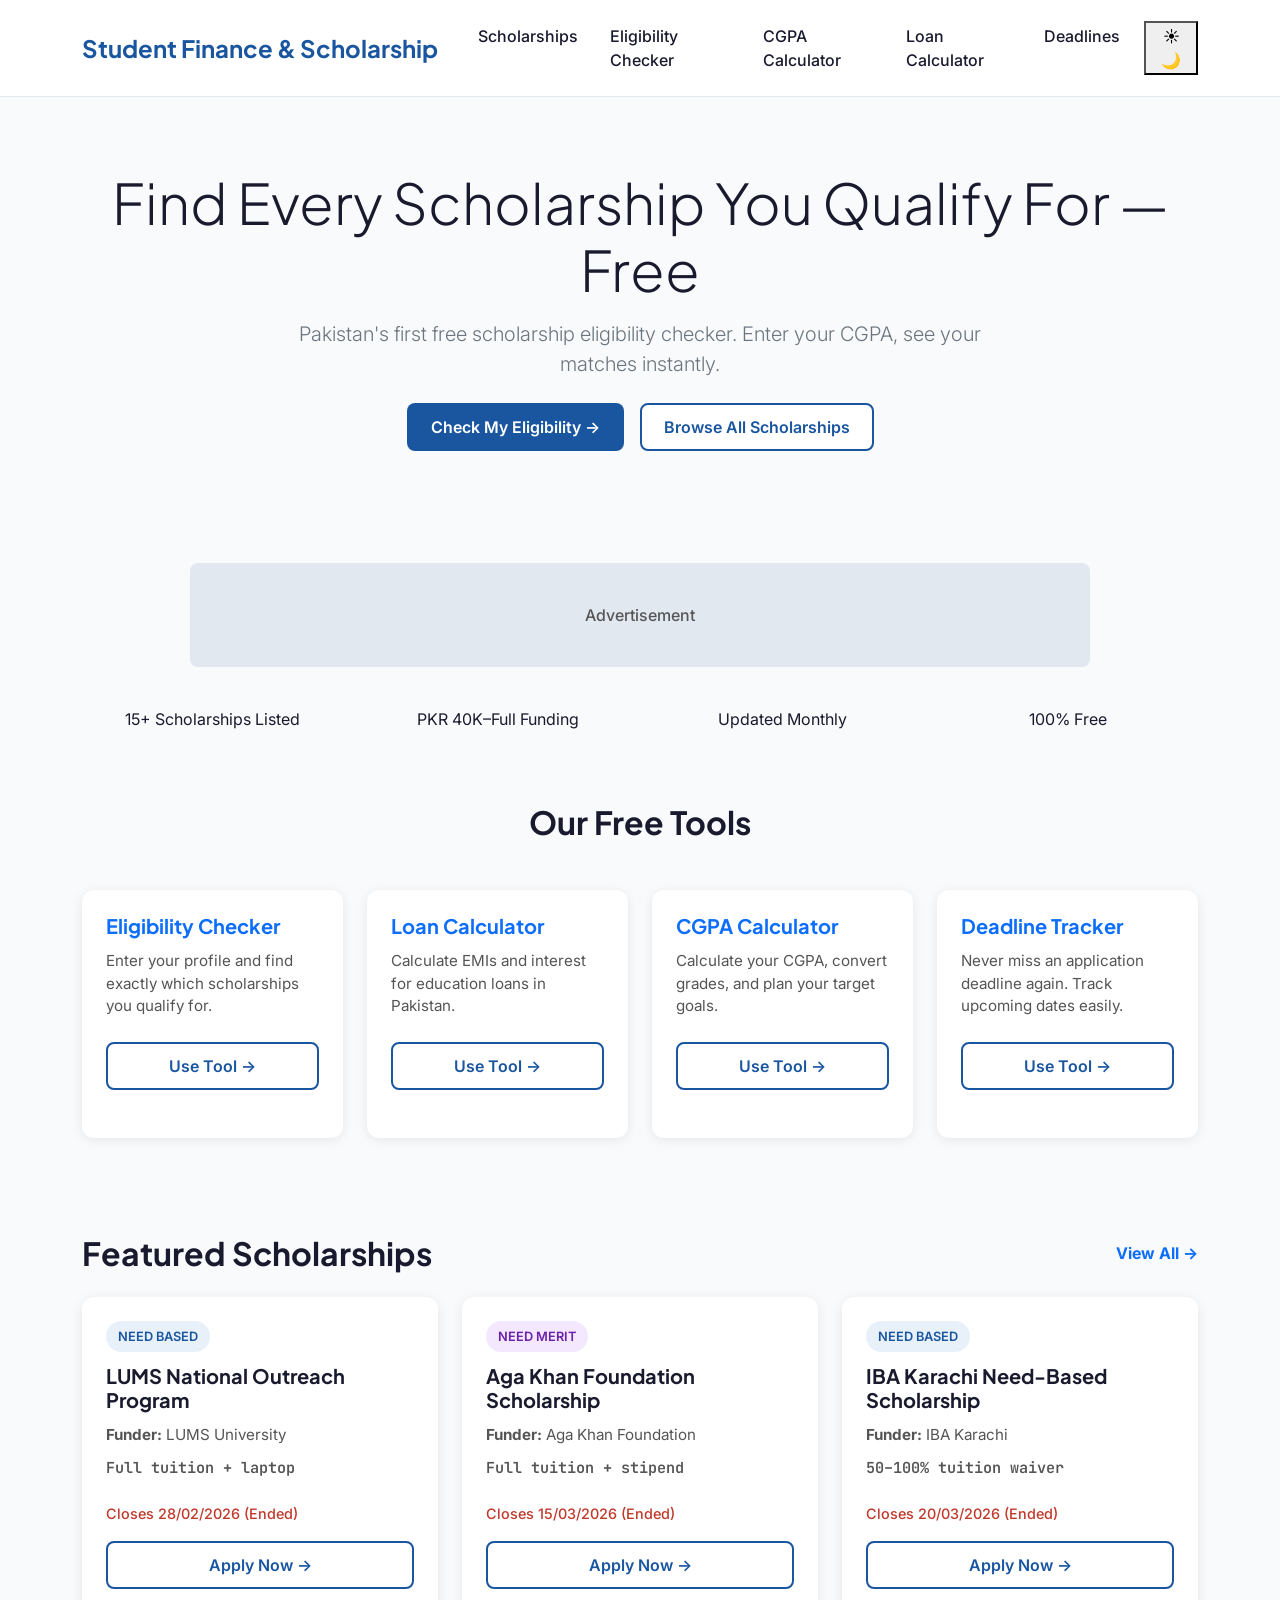
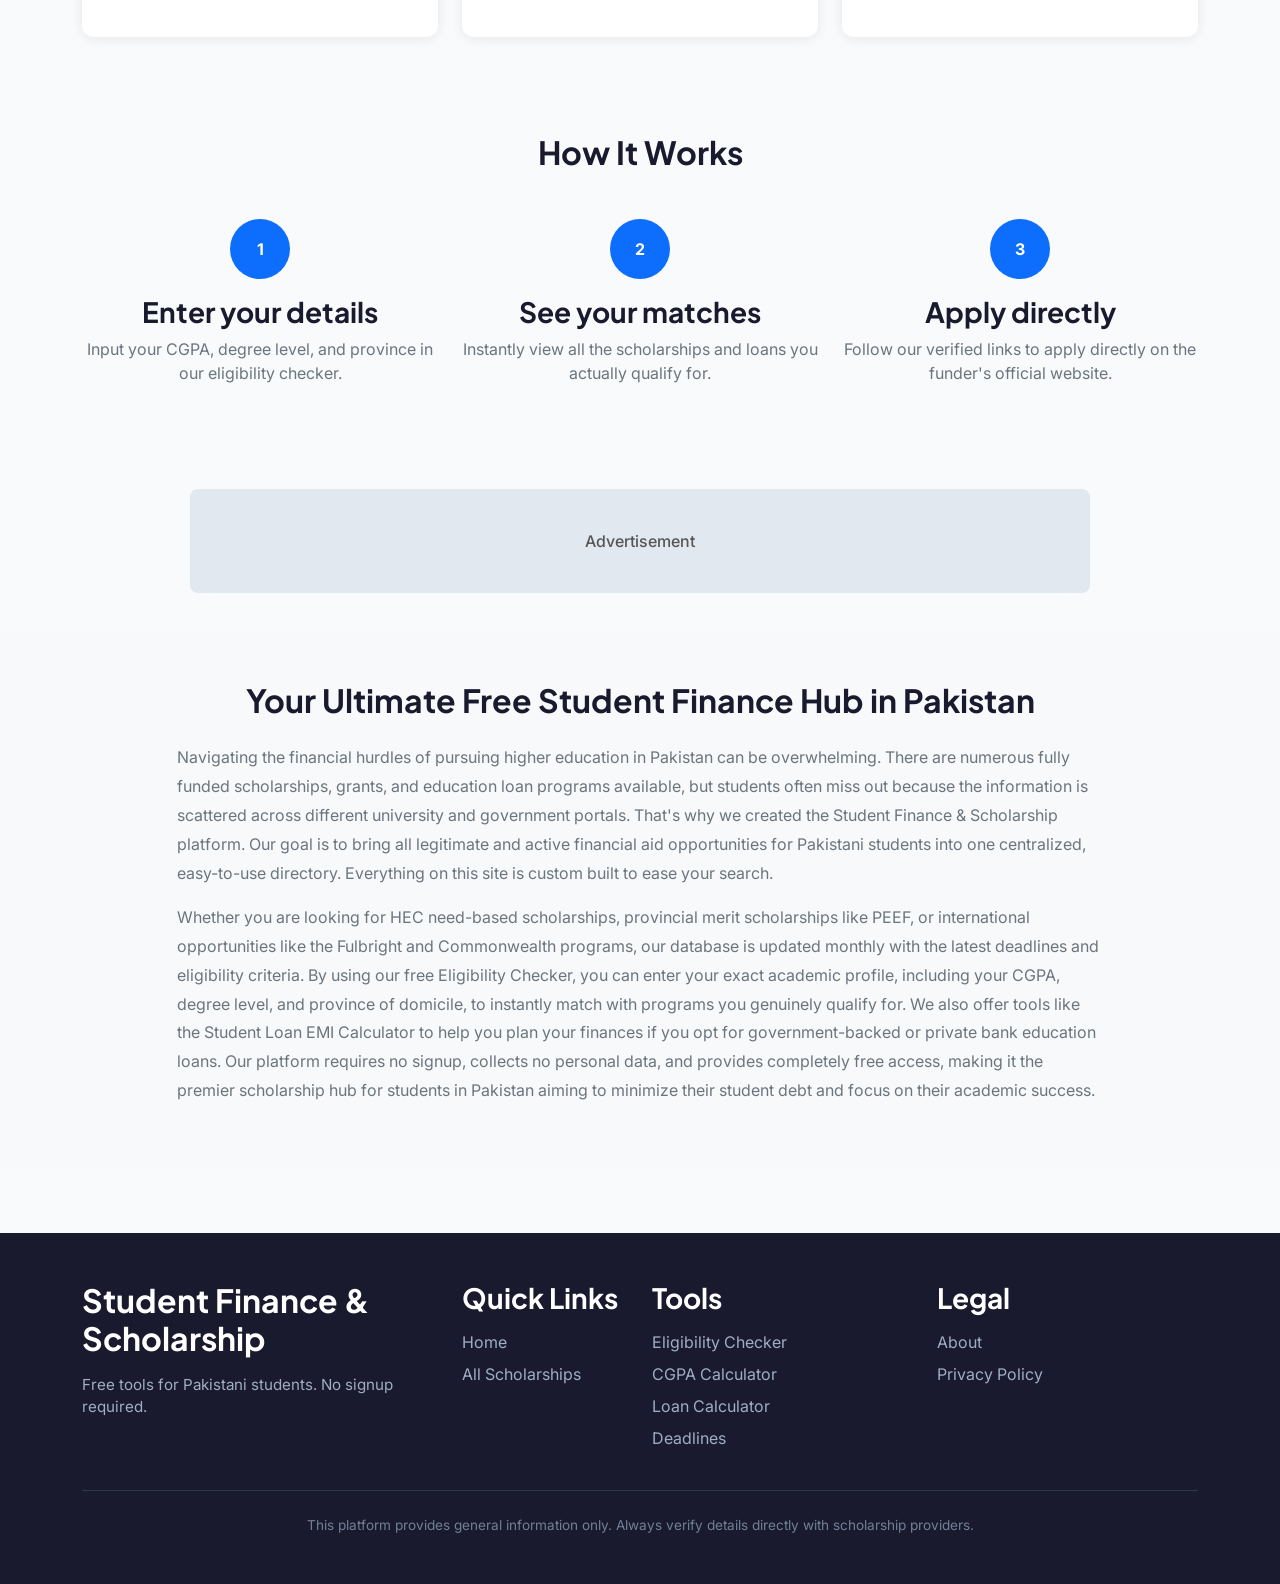
==== commit f570ee51: "Fix canonical URLs, heading hierarchy, unsafe cross-origin links" ====
--- a/index.html
+++ b/index.html
@@ -182,21 +182,21 @@
                 <div class="col-md-4">
                     <div class="d-inline-flex align-items-center justify-content-center bg-primary text-white rounded-circle mb-3"
                         style="width: 60px; height: 60px; font-weight: bold">1</div>
-                    <h4>Enter your details</h4>
+                    <h3>Enter your details</h3>
                     <p class="text-secondary">Input your CGPA, degree level, and province in our eligibility checker.
                     </p>
                 </div>
                 <div class="col-md-4">
                     <div class="d-inline-flex align-items-center justify-content-center bg-primary text-white rounded-circle mb-3"
                         style="width: 60px; height: 60px; font-weight: bold">2</div>
-                    <h4>See your matches</h4>
+                    <h3>See your matches</h3>
                     <p class="text-secondary">Instantly view all the scholarships and loans you actually qualify for.
                     </p>
                 </div>
                 <div class="col-md-4">
                     <div class="d-inline-flex align-items-center justify-content-center bg-primary text-white rounded-circle mb-3"
                         style="width: 60px; height: 60px; font-weight: bold">3</div>
-                    <h4>Apply directly</h4>
+                    <h3>Apply directly</h3>
                     <p class="text-secondary">Follow our verified links to apply directly on the funder's official
                         website.</p>
                 </div>
@@ -230,23 +230,23 @@
         <div class="container">
             <div class="row gy-4">
                 <div class="col-lg-4 col-md-6">
-                    <h3 class="logo mb-3">Student Finance & Scholarship</h3>
+                    <h2 class="logo mb-3">Student Finance & Scholarship</h2>
                     <p class="footer-tagline">Free tools for Pakistani students. No signup required.</p>
                 </div>
                 <div class="col-lg-2 col-md-6">
-                    <h5 class="mb-3">Quick Links</h5>
+                    <h3 class="mb-3">Quick Links</h3>
                     <a href="index.html">Home</a>
                     <a href="scholarships.html">All Scholarships</a>
                 </div>
                 <div class="col-lg-3 col-md-6">
-                    <h5 class="mb-3">Tools</h5>
+                    <h3 class="mb-3">Tools</h3>
                     <a href="eligibility-checker.html">Eligibility Checker</a>
                     <a href="cgpa-calculator.html">CGPA Calculator</a>
                     <a href="loan-calculator.html">Loan Calculator</a>
                     <a href="deadlines.html">Deadlines</a>
                 </div>
                 <div class="col-lg-3 col-md-6">
-                    <h5 class="mb-3">Legal</h5>
+                    <h3 class="mb-3">Legal</h3>
                     <a href="about.html">About</a>
                     <a href="privacy-policy.html">Privacy Policy</a>
                 </div>
